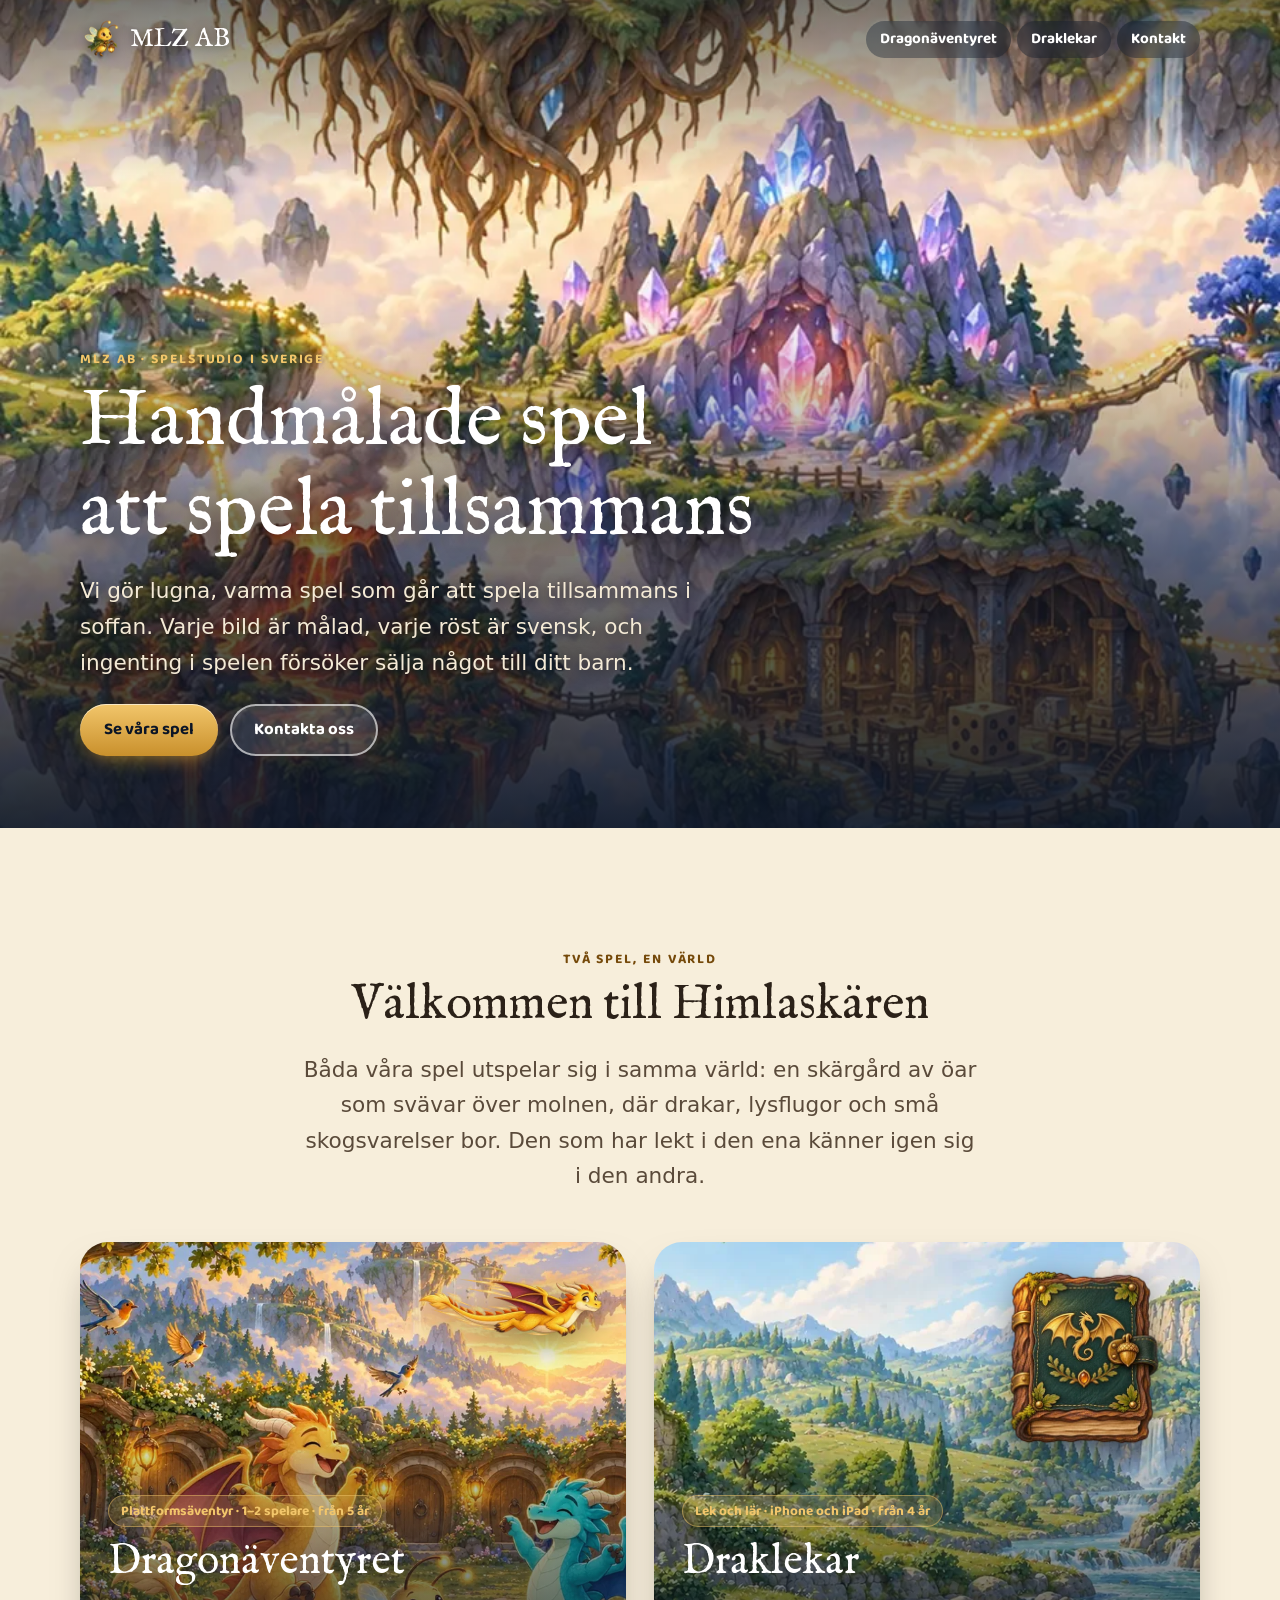
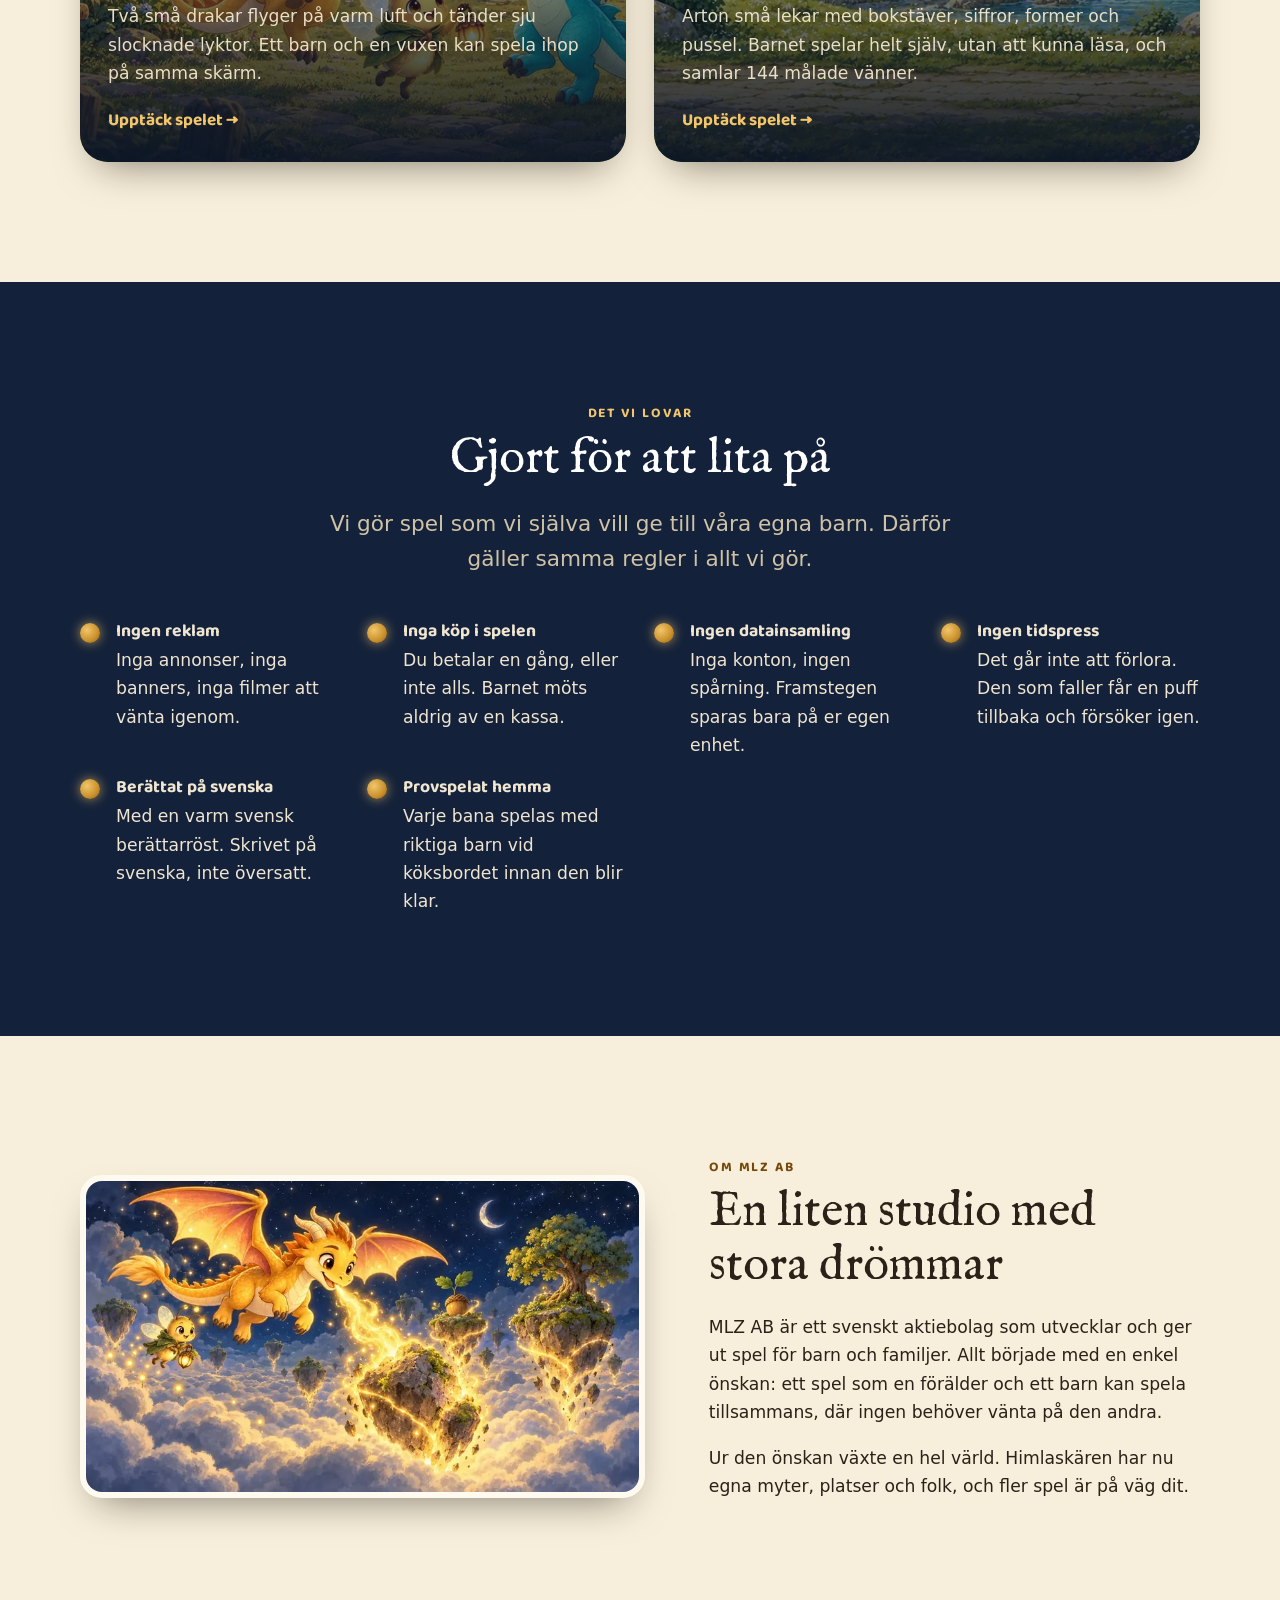
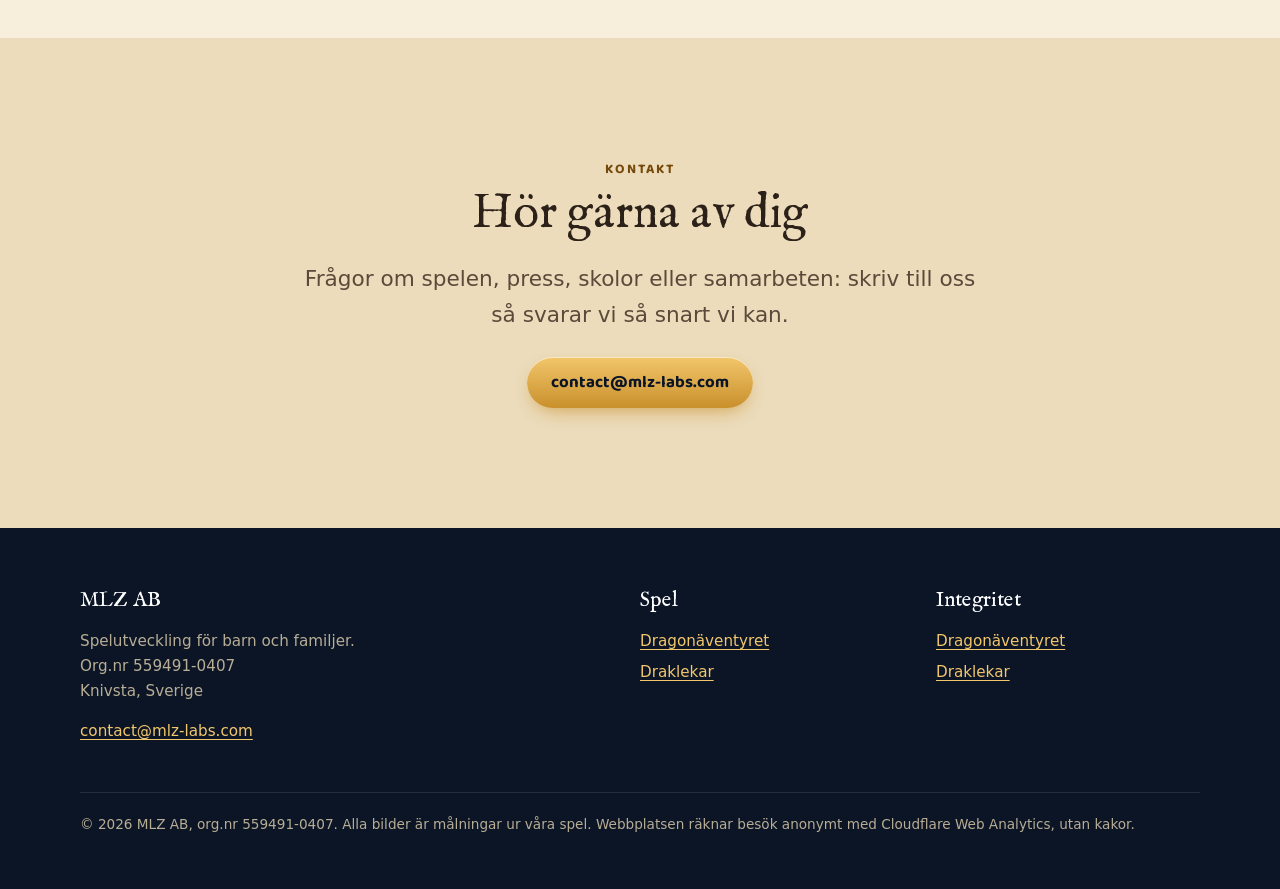
==== index.html @ 8d934053 "Lägg till Cloudflare Web Analytics (utan kakor) och beskriv det på sidan Co-Authored-By: Claude Fabl" ====
<!doctype html>
<html lang="sv" class="ingen-js">
<head>
  <meta charset="utf-8">
  <meta name="viewport" content="width=device-width, initial-scale=1">
  <title>MLZ AB – handmålade spel för barn och familjer</title>
  <meta name="description" content="MLZ AB är en liten svensk spelstudio som gör mysiga, handmålade spel som barn och vuxna spelar tillsammans: Dragonäventyret och Draklekar.">
  <meta property="og:title" content="MLZ AB – målade spel för barn och familjer">
  <meta property="og:description" content="Mysiga, handmålade spel som barn och vuxna spelar tillsammans.">
  <meta property="og:type" content="website">
  <link rel="canonical" href="https://mlz-labs.com/">
  <meta property="og:url" content="https://mlz-labs.com/">
  <meta property="og:image" content="https://mlz-labs.com/bilder/dela/mlz.jpg">
  <meta property="og:image:width" content="1200">
  <meta property="og:image:height" content="630">
  <meta property="og:locale" content="sv_SE">
  <meta property="og:site_name" content="MLZ AB">
  <meta name="twitter:card" content="summary_large_image">
  <link rel="preload" href="typsnitt/IMFellEnglish-Regular.woff2" as="font" type="font/woff2" crossorigin>
  <link rel="preload" as="image" href="bilder/mlz/himlaskaren-mobil.webp" media="(max-aspect-ratio: 4/3)" fetchpriority="high">
  <link rel="preload" as="image" href="bilder/mlz/himlaskaren.webp" imagesrcset="bilder/mlz/himlaskaren-800.webp 800w, bilder/mlz/himlaskaren-1200.webp 1200w, bilder/mlz/himlaskaren.webp 1800w" imagesizes="100vw" media="(min-aspect-ratio: 4/3)" fetchpriority="high">
  <script type="application/ld+json">{"@context": "https://schema.org", "@type": "Organization", "name": "MLZ AB", "url": "https://mlz-labs.com/", "logo": "https://mlz-labs.com/bilder/mlz/favicon.png", "email": "contact@mlz-labs.com", "taxID": "559491-0407", "address": {"@type": "PostalAddress", "addressLocality": "Knivsta", "addressCountry": "SE"}}</script>
  <meta name="theme-color" content="#13213a">
  <link rel="icon" type="image/png" href="bilder/mlz/favicon.png">
  <link rel="apple-touch-icon" href="bilder/mlz/favicon.png">
  <link rel="stylesheet" href="stil.css">
</head>
<body>
<a class="hoppa" href="#innehall">Hoppa till innehållet</a>

<header class="topp">
  <div class="inre">
    <a class="marke" href="./" aria-label="MLZ AB, till startsidan"><img decoding="async" src="bilder/mlz/luma-liten.webp" alt="" width="96" height="96"> <span>MLZ&nbsp;AB</span></a>
    <nav class="meny" aria-label="Huvudmeny">
      <a href="dragonaventyret/">Dragonäventyret</a>
      <a href="draklekar/">Draklekar</a>
      <a href="#kontakt">Kontakt</a>
    </nav>
  </div>
</header>

<main id="innehall">
  <section class="hjalte">
    <picture>
      <source media="(max-aspect-ratio: 4/3)" srcset="bilder/mlz/himlaskaren-mobil.webp">
      <img class="bakgrund" src="bilder/mlz/himlaskaren.webp" srcset="bilder/mlz/himlaskaren-480.webp 480w, bilder/mlz/himlaskaren-800.webp 800w, bilder/mlz/himlaskaren-1200.webp 1200w, bilder/mlz/himlaskaren.webp 1800w" sizes="100vw" alt="Himlaskären: svävande öar med skogar, slott och vattenfall ovanför molnen" width="1800" height="1200" fetchpriority="high">
    </picture>
    <div class="inre">
      <p class="overrubrik">MLZ AB · Spelstudio i Sverige</p>
      <h1>Handmålade spel<br>att spela tillsammans</h1>
      <p class="ingress">Vi gör lugna, varma spel som går att spela tillsammans i soffan. Varje bild är målad, varje röst är svensk, och ingenting i spelen försöker sälja något till ditt barn.</p>
      <div class="knappar">
        <a class="knapp" href="#spelen">Se våra spel</a>
        <a class="knapp ihalig" href="#kontakt">Kontakta oss</a>
      </div>
    </div>
  </section>

  <section class="del" id="spelen">
    <div class="inre">
      <div class="smal mitt" style="text-align:center">
        <p class="overrubrik">Två spel, en värld</p>
        <h2>Välkommen till Himlaskären</h2>
        <p class="ingress">Båda våra spel utspelar sig i samma värld: en skärgård av öar som svävar över molnen, där drakar, lysflugor och små skogsvarelser bor. Den som har lekt i den ena känner igen sig i den andra.</p>
      </div>

      <div class="spel-par" style="margin-top:48px">
        <a class="spelkort syns" href="dragonaventyret/">
          <img decoding="async" class="bakgrund" src="bilder/dragon/lyktglantan-kort.webp" alt="" loading="lazy" width="800" height="800">
          <img decoding="async" class="figur" src="bilder/dragon/gul-svep.webp" alt="" loading="lazy" width="420" height="214">
          <div class="text">
            <span class="etikett">Plattformsäventyr · 1–2 spelare · från 5 år</span>
            <h3 style="margin-top:12px">Dragonäventyret</h3>
            <p>Två små drakar flyger på varm luft och tänder sju slocknade lyktor. Ett barn och en vuxen kan spela ihop på samma skärm.</p>
            <span class="las">Upptäck spelet →</span>
          </div>
        </a>
        <a class="spelkort syns" href="draklekar/">
          <img decoding="async" class="bakgrund" src="bilder/draklekar/kort.webp" alt="" loading="lazy" width="600" height="800">
          <img decoding="async" class="figur" src="bilder/draklekar/album.webp" alt="" loading="lazy" width="380" height="380">
          <div class="text">
            <span class="etikett">Lek och lär · iPhone och iPad · från 4 år</span>
            <h3 style="margin-top:12px">Draklekar</h3>
            <p>Arton små lekar med bokstäver, siffror, former och pussel. Barnet spelar helt själv, utan att kunna läsa, och samlar 144 målade vänner.</p>
            <span class="las">Upptäck spelet →</span>
          </div>
        </a>
      </div>
    </div>
  </section>

  <section class="del natt stjarnhimmel">
    <div class="inre">
      <div class="smal mitt" style="text-align:center">
        <p class="overrubrik">Det vi lovar</p>
        <h2>Gjort för att lita på</h2>
        <p class="ingress">Vi gör spel som vi själva vill ge till våra egna barn. Därför gäller samma regler i allt vi gör.</p>
      </div>
      <ul class="loften" style="margin-top:40px">
        <li><strong>Ingen reklam</strong>Inga annonser, inga banners, inga filmer att vänta igenom.</li>
        <li><strong>Inga köp i spelen</strong>Du betalar en gång, eller inte alls. Barnet möts aldrig av en kassa.</li>
        <li><strong>Ingen datainsamling</strong>Inga konton, ingen spårning. Framstegen sparas bara på er egen enhet.</li>
        <li><strong>Ingen tidspress</strong>Det går inte att förlora. Den som faller får en puff tillbaka och försöker igen.</li>
        <li><strong>Berättat på svenska</strong>Med en varm svensk berättarröst. Skrivet på svenska, inte översatt.</li>
        <li><strong>Provspelat hemma</strong>Varje bana spelas med riktiga barn vid köksbordet innan den blir klar.</li>
      </ul>
    </div>
  </section>

  <section class="del">
    <div class="inre par">
      <div class="ram syns"><img decoding="async" src="bilder/dragon/solvinge.webp" srcset="bilder/dragon/solvinge-480.webp 480w, bilder/dragon/solvinge-800.webp 800w, bilder/dragon/solvinge-1200.webp 1200w, bilder/dragon/solvinge.webp 1600w" sizes="(max-width: 860px) 100vw, 590px" alt="Målning: en gul drake blåser eld på en svävande sten ovanför molnen" loading="lazy" width="1600" height="900"></div>
      <div class="syns">
        <p class="overrubrik">Om MLZ AB</p>
        <h2>En liten studio med stora drömmar</h2>
        <p>MLZ AB är ett svenskt aktiebolag som utvecklar och ger ut spel för barn och familjer. Allt började med en enkel önskan: ett spel som en förälder och ett barn kan spela tillsammans, där ingen behöver vänta på den andra.</p>
        <p>Ur den önskan växte en hel värld. Himlaskären har nu egna myter, platser och folk, och fler spel är på väg dit.</p>
      </div>
    </div>
  </section>

  <section class="del morkpergament" id="kontakt">
    <div class="inre smal mitt" style="text-align:center">
      <p class="overrubrik">Kontakt</p>
      <h2>Hör gärna av dig</h2>
      <p class="ingress">Frågor om spelen, press, skolor eller samarbeten: skriv till oss så svarar vi så snart vi kan.</p>
      <div class="knappar" style="justify-content:center">
        <a class="knapp" href="mailto:contact@mlz-labs.com">contact@mlz-labs.com</a>
      </div>
    </div>
  </section>
</main>

<footer class="fot">
  <div class="inre">
    <div>
      <p class="fot-rubrik">MLZ AB</p>
      <p>Spelutveckling för barn och familjer.<br>Org.nr 559491-0407<br>Knivsta, Sverige</p>
      <p><a href="mailto:contact@mlz-labs.com">contact@mlz-labs.com</a></p>
    </div>
    <div>
      <p class="fot-rubrik">Spel</p>
      <ul>
        <li><a href="dragonaventyret/">Dragonäventyret</a></li>
        <li><a href="draklekar/">Draklekar</a></li>
      </ul>
    </div>
    <div>
      <p class="fot-rubrik">Integritet</p>
      <ul>
        <li><a href="dragonaventyret/integritet.html">Dragonäventyret</a></li>
        <li><a href="draklekar/integritet.html">Draklekar</a></li>
      </ul>
    </div>
    <p class="liten">© 2026 MLZ AB, org.nr 559491-0407. Alla bilder är målningar ur våra spel. Webbplatsen räknar besök anonymt med Cloudflare Web Analytics, utan kakor.</p>
  </div>
</footer>

<script src="syns.js"></script>
<!-- Cloudflare Web Analytics: räknar besök anonymt, utan kakor -->
<script type="module" src="https://static.cloudflareinsights.com/beacon.min.js" data-cf-beacon='{"token": "9c8eac4a6fa944ed99d2a3144f2672da"}'></script>
</body>
</html>
---- stil.css ----
/* MLZ AB – gemensam stil för företagssidan och spelsidorna.
   Färgerna är hämtade ur spelens målningar: natthimmel, pergament, glöd och guld. */

@font-face {
  font-family: "IM Fell English";
  src: url("typsnitt/IMFellEnglish-Regular.woff2") format("woff2");
  font-weight: 400;
  font-style: normal;
  font-display: swap;
}
@font-face {
  font-family: "IM Fell English";
  src: url("typsnitt/IMFellEnglish-Italic.woff2") format("woff2");
  font-weight: 400;
  font-style: italic;
  font-display: swap;
}
@font-face {
  font-family: "Baloo 2";
  src: url("typsnitt/Baloo2-Bold.woff2") format("woff2");
  font-weight: 700;
  font-display: swap;
}

:root {
  --natt: #13213a;
  --natt-djup: #0b1526;
  --pergament: #f7eedb;
  --pergament-mork: #ecdcbc;
  --black: #2b2118;
  --black-mjuk: #5a4a3a;
  --guld: #c9902c;
  --guld-ljus: #f2c66b;
  --guld-mork: #75490a;
  --glod: #e06b2f;
  --turkos: #2aa59a;
  --lov: #5f8a3a;
  --rund: 22px;
  --skugga: 0 18px 40px -18px rgba(20, 14, 6, 0.55);
  --bredd: 1120px;
  --rubrik: "IM Fell English", "Iowan Old Style", "Palatino Linotype", Georgia, serif;
  --knapp: "Baloo 2", ui-rounded, "Avenir Next", system-ui, sans-serif;
  --brod: system-ui, -apple-system, "Segoe UI", Roboto, "Helvetica Neue", sans-serif;
}

* { box-sizing: border-box; }
html { scroll-behavior: smooth; -webkit-text-size-adjust: 100%; }
body {
  margin: 0;
  background: var(--pergament);
  color: var(--black);
  font-family: var(--brod);
  font-size: 1.075rem;
  line-height: 1.65;
  overflow-x: hidden;
}
img { max-width: 100%; height: auto; display: block; }
a { color: #8a4d12; text-underline-offset: 3px; }
a:hover { color: var(--glod); }
h1, h2, h3 { font-family: var(--rubrik); font-weight: 400; line-height: 1.12; margin: 0 0 0.4em; text-wrap: balance; }
h1 { font-size: clamp(2.6rem, 7vw, 5rem); }
h2 { font-size: clamp(2rem, 4.4vw, 3rem); }
h3 { font-size: clamp(1.35rem, 2.4vw, 1.7rem); }
p { margin: 0 0 1em; text-wrap: pretty; }
.inre { width: min(var(--bredd), 100% - 32px); margin-inline: auto; }
.smal { max-width: 680px; }
.mitt { text-align: center; margin-inline: auto; }
.overrubrik {
  font-family: var(--knapp); font-weight: 700; font-size: 0.85rem;
  letter-spacing: 0.14em; text-transform: uppercase; color: var(--guld-mork);
  margin-bottom: 0.6em;
}
.ingress { font-size: clamp(1.15rem, 2vw, 1.35rem); color: var(--black-mjuk); }

/* ---------- Toppfält ---------- */
.topp {
  position: absolute; inset: 0 0 auto 0; z-index: 10;
  padding: 18px 0;
}
.topp .inre { display: flex; align-items: center; justify-content: space-between; gap: 16px; }
.marke {
  font-family: var(--rubrik); font-size: 1.6rem; color: #fff; text-decoration: none;
  text-shadow: 0 2px 10px rgba(0,0,0,0.5); display: flex; align-items: center; gap: 10px;
}
.marke img { width: 40px; height: 40px; filter: drop-shadow(0 2px 6px rgba(0,0,0,0.4)); }
.marke:hover { color: var(--guld-ljus); }
.meny { display: flex; gap: 6px; flex-wrap: wrap; justify-content: flex-end; }
.meny a {
  font-family: var(--knapp); font-weight: 700; color: #fff; text-decoration: none;
  padding: 6px 14px; border-radius: 999px; background: rgba(11, 21, 38, 0.35);
  backdrop-filter: blur(6px); -webkit-backdrop-filter: blur(6px); font-size: 0.95rem;
}
.meny a:hover, .meny a[aria-current] { background: rgba(242, 198, 107, 0.9); color: var(--natt-djup); }

/* ---------- Hjältebild ---------- */
.hjalte {
  position: relative; min-height: min(92vh, 900px); display: flex; align-items: flex-end;
  color: #fff; overflow: hidden; background: var(--natt);
}
.hjalte .bakgrund {
  position: absolute; inset: 0; width: 100%; height: 100%; object-fit: cover;
  animation: andas 26s ease-in-out infinite alternate;
}
.hjalte::after {
  content: ""; position: absolute; inset: 0;
  background:
    linear-gradient(180deg, rgba(11,21,38,0.55) 0%, rgba(11,21,38,0) 22%),
    linear-gradient(0deg, rgba(11,21,38,0.92) 0%, rgba(11,21,38,0.55) 32%, rgba(11,21,38,0) 62%);
}
.hjalte .inre { position: relative; z-index: 2; padding: 120px 0 clamp(48px, 8vh, 96px); }
.hjalte h1 { text-shadow: 0 4px 24px rgba(0,0,0,0.5); margin-bottom: 0.2em; }
.hjalte .ingress { color: #f4ead6; max-width: 620px; text-shadow: 0 2px 12px rgba(0,0,0,0.6); }
.hjalte .overrubrik { color: var(--guld-ljus); }
@keyframes andas { from { transform: scale(1.02); } to { transform: scale(1.08) translateY(-1%); } }

.drakpar {
  position: absolute; z-index: 3; right: max(16px, calc(50% - 600px)); bottom: 6%;
  display: flex; align-items: flex-end; pointer-events: none;
}
.drakpar img { width: clamp(120px, 17vw, 240px); filter: drop-shadow(0 12px 18px rgba(0,0,0,0.45)); }
.drakpar img:first-child { animation: sväva 4.2s ease-in-out infinite; }
.drakpar img:last-child { margin-left: -24px; animation: sväva 4.8s ease-in-out -1.5s infinite; }
@keyframes sväva { 0%,100% { transform: translateY(0) rotate(-1deg); } 50% { transform: translateY(-14px) rotate(1.5deg); } }

/* ---------- Knappar ---------- */
.knappar { display: flex; flex-wrap: wrap; gap: 12px; margin-top: 1.4em; }
.knapp {
  display: inline-flex; align-items: center; gap: 8px;
  font-family: var(--knapp); font-weight: 700; font-size: 1.05rem;
  padding: 12px 24px; border-radius: 999px; text-decoration: none;
  background: linear-gradient(180deg, var(--guld-ljus), var(--guld));
  color: var(--natt-djup); box-shadow: 0 8px 20px -8px rgba(201,144,44,0.9), inset 0 1px 0 rgba(255,255,255,0.6);
  transition: transform .15s ease, box-shadow .15s ease;
}
.knapp:hover { transform: translateY(-2px); color: var(--natt-djup); }
.knapp.ihalig { background: rgba(255,255,255,0.12); color: #fff; box-shadow: inset 0 0 0 2px rgba(255,255,255,0.6); }
.knapp.ihalig:hover { background: rgba(255,255,255,0.22); color: #fff; }
.etikett {
  display: inline-block; font-family: var(--knapp); font-weight: 700; font-size: 0.85rem;
  padding: 4px 12px; border-radius: 999px; background: rgba(242,198,107,0.18);
  color: var(--guld-ljus); border: 1px solid rgba(242,198,107,0.45);
}

/* ---------- Sektioner ---------- */
.del { padding: clamp(64px, 10vw, 120px) 0; }
.del.natt { background: var(--natt); color: #efe5d0; }
.del.natt h2, .del.natt h3 { color: #fff; }
.del.natt .ingress { color: #cfc2a6; }
.del.natt .overrubrik { color: var(--guld-ljus); }
.del.natt a { color: var(--guld-ljus); }
.del.morkpergament { background: var(--pergament-mork); }
.stjarnhimmel {
  background:
    radial-gradient(1200px 500px at 20% -10%, rgba(42,165,154,0.18), transparent 60%),
    radial-gradient(900px 500px at 90% 110%, rgba(224,107,47,0.18), transparent 60%),
    var(--natt);
}

/* Två kolumner: bild och text */
.par { display: grid; grid-template-columns: 1.15fr 1fr; gap: clamp(28px, 5vw, 64px); align-items: center; }
.par + .par { margin-top: clamp(56px, 8vw, 104px); }
.par.vand > :first-child { order: 2; }
.ram {
  border-radius: var(--rund); overflow: hidden; box-shadow: var(--skugga);
  border: 6px solid #fffaf0; background: #fffaf0; transform: rotate(-0.8deg);
}
.par.vand .ram { transform: rotate(0.8deg); }
.ram img { width: 100%; }
.del.natt .ram { border-color: #26344f; background: #26344f; }

/* Kort */
.kort-rutnat { display: grid; grid-template-columns: repeat(auto-fit, minmax(240px, 1fr)); gap: 22px; }
.kort {
  background: #fffaf0; border-radius: var(--rund); padding: 26px 24px; box-shadow: var(--skugga);
  border: 1px solid rgba(201,144,44,0.25);
}
.kort img.ikon { width: 112px; height: 112px; object-fit: contain; margin: -8px auto 8px; }
.kort h3 { margin-bottom: 0.3em; }
.kort p { margin: 0; color: var(--black-mjuk); font-size: 1rem; }
.del.natt .kort { background: #1c2c49; border-color: rgba(242,198,107,0.2); }
.del.natt .kort p { color: #cfc2a6; }

/* Galleri */
.galleri { display: grid; grid-template-columns: repeat(12, 1fr); gap: 16px; }
.galleri figure { margin: 0; border-radius: 16px; overflow: hidden; box-shadow: var(--skugga); background: #000; position: relative; }
.galleri figure img { width: 100%; height: 100%; object-fit: cover; transition: transform .6s ease; }
.galleri figure:hover img { transform: scale(1.04); }
.galleri figcaption {
  position: absolute; left: 0; right: 0; bottom: 0; padding: 28px 16px 12px; font-size: 0.95rem;
  color: #fff; background: linear-gradient(0deg, rgba(0,0,0,0.7), transparent);
}
.g6 { grid-column: span 6; } .g4 { grid-column: span 4; } .g8 { grid-column: span 8; } .g12 { grid-column: span 12; }

/* Citat */
.citat {
  font-family: var(--rubrik); font-style: italic; font-size: clamp(1.4rem, 3vw, 2rem); line-height: 1.4;
  margin: 0; color: inherit;
}
.citat-rad { display: grid; grid-template-columns: auto 1fr; gap: clamp(20px, 4vw, 48px); align-items: center; }
.citat-rad img { width: clamp(140px, 20vw, 240px); filter: drop-shadow(0 12px 18px rgba(0,0,0,0.35)); }
.signatur { font-family: var(--knapp); font-weight: 700; color: var(--guld); margin-top: 1em; font-style: normal; font-size: 1rem; }

/* Löften till föräldrar */
.loften { list-style: none; padding: 0; margin: 0; display: grid; grid-template-columns: repeat(auto-fit, minmax(220px, 1fr)); gap: 14px 28px; }
.loften li { padding-left: 36px; position: relative; }
.loften li::before {
  content: ""; position: absolute; left: 0; top: 0.35em; width: 20px; height: 20px; border-radius: 50%;
  background: radial-gradient(circle at 35% 35%, var(--guld-ljus), var(--guld) 60%, #8a5a12);
  box-shadow: 0 0 12px rgba(242,198,107,0.7);
}
.loften strong { display: block; font-family: var(--knapp); font-size: 1.1rem; }

/* Spelkort på startsidan */
.spel-par { display: grid; grid-template-columns: 1fr 1fr; gap: 28px; }
.spelkort {
  position: relative; display: flex; flex-direction: column; justify-content: flex-end; min-height: 520px;
  border-radius: 28px; overflow: hidden; color: #fff; text-decoration: none; box-shadow: var(--skugga);
  isolation: isolate;
}
.spelkort > img.bakgrund { position: absolute; inset: 0; width: 100%; height: 100%; object-fit: cover; z-index: -2; transition: transform .8s ease; }
.spelkort::before { content: ""; position: absolute; inset: 0; z-index: -1; background: linear-gradient(0deg, rgba(11,21,38,0.95) 0%, rgba(11,21,38,0.4) 45%, rgba(11,21,38,0) 70%); }
.spelkort:hover > img.bakgrund { transform: scale(1.05); }
.spelkort .text { padding: 28px; }
.spelkort h3 { font-size: clamp(1.9rem, 3.4vw, 2.6rem); color: #fff; }
.spelkort p { color: #e9dec6; margin-bottom: 1em; }
.spelkort .figur { position: absolute; top: 22px; right: 22px; width: 34%; max-width: 190px; filter: drop-shadow(0 10px 16px rgba(0,0,0,0.45)); animation: sväva 5s ease-in-out infinite; }
.spelkort:hover { color: #fff; }
.spelkort .las { font-family: var(--knapp); font-weight: 700; color: var(--guld-ljus); }

/* Draklekar: lekar med ikon */
.lekar { display: grid; grid-template-columns: repeat(auto-fill, minmax(160px, 1fr)); gap: 16px; }
.lek { background: #fffaf0; border-radius: 20px; padding: 16px 12px 18px; text-align: center; box-shadow: 0 10px 24px -16px rgba(20,14,6,0.6); }
.lek img { width: 96px; height: 96px; object-fit: contain; margin: 0 auto 8px; transition: transform .3s ease; }
.lek:hover img { transform: scale(1.1) rotate(-3deg); }
.lek strong { display: block; font-family: var(--knapp); font-size: 1.05rem; }
.lek span { font-size: 0.9rem; color: var(--black-mjuk); line-height: 1.4; display: block; margin-top: 2px; }

/* Telefonramar för stående skärmbilder */
.telefoner { display: flex; justify-content: center; gap: clamp(14px, 3vw, 32px); flex-wrap: wrap; }
.telefon {
  width: clamp(200px, 24vw, 270px); aspect-ratio: 9 / 16; border-radius: 34px; overflow: hidden;
  border: 9px solid #1a1a1f; background: #1a1a1f; box-shadow: var(--skugga);
}
.telefon:nth-child(2) { transform: translateY(-28px); }
.telefon img { width: 100%; height: 100%; object-fit: cover; }
.telefon-text { text-align: center; margin-top: 12px; font-size: 0.95rem; color: var(--black-mjuk); }

/* Fot */
.fot { background: var(--natt-djup); color: #b8ad95; padding: 56px 0 40px; font-size: 0.95rem; }
.fot .inre { display: grid; grid-template-columns: 2fr 1fr 1fr; gap: 32px; }
.fot .fot-rubrik { font-family: var(--rubrik); font-weight: 400; color: #fff; font-size: 1.3rem; margin: 0 0 0.5em; }
.fot a { color: var(--guld-ljus); }
.fot ul { list-style: none; margin: 0; padding: 0; }
.fot li { margin-bottom: 6px; }
.fot .liten { grid-column: 1 / -1; border-top: 1px solid rgba(255,255,255,0.1); padding-top: 20px; font-size: 0.85rem; }

/* Textsida (integritet) */
.textsida { padding: 140px 0 80px; }
.textsida h1 { font-size: clamp(2.2rem, 5vw, 3.2rem); }
.textsida h2 { font-size: 1.6rem; margin-top: 1.6em; }
.textsida .topp .marke, .textsida .topp .meny a { text-shadow: none; }
.ljus-topp { background: var(--natt); position: absolute; inset: 0 0 auto 0; height: 84px; }

/* Synas vid skroll */
.syns { opacity: 0; transform: translateY(24px); transition: opacity .8s ease, transform .8s ease; }
.syns.inne { opacity: 1; transform: none; }
.ingen-js .syns { opacity: 1; transform: none; }

@media (prefers-reduced-motion: reduce) {
  *, *::before, *::after { animation: none !important; transition: none !important; }
  .syns { opacity: 1; transform: none; }
}

@media (max-width: 860px) {
  .par, .spel-par, .citat-rad { grid-template-columns: 1fr; }
  .par.vand > :first-child { order: 0; }
  .citat-rad img { margin: 0 auto; }
  .g6, .g4, .g8 { grid-column: span 12; }
  .fot .inre { grid-template-columns: 1fr; }
  .spelkort { min-height: 440px; }
  .drakpar { right: 8px; bottom: auto; top: 96px; }
  .drakpar { display: none; }
  .telefon:nth-child(2) { transform: none; }
  .meny a { padding: 5px 10px; font-size: 0.85rem; }
  .marke span { display: none; }
}
@media (max-width: 520px) {
  .telefon { width: calc(50% - 10px); border-width: 6px; border-radius: 24px; }
  .telefon:nth-child(3) { display: none; }
}

/* Två telefoner bredvid text */
.par-telefoner { flex-wrap: nowrap; }
.par-telefoner .telefon { width: min(46%, 240px); }
@media (max-width: 520px) { .par-telefoner .telefon { width: calc(50% - 10px); } .par-telefoner .telefon { transform: none !important; } }

/* Tillgänglighet */
.hoppa {
  position: absolute; left: 16px; top: -60px; z-index: 50; padding: 10px 16px; border-radius: 999px;
  background: var(--guld-ljus); color: var(--natt-djup); font-family: var(--knapp); font-weight: 700; text-decoration: none;
}
.hoppa:focus { top: 12px; }
a:focus-visible, .knapp:focus-visible { outline: 3px solid var(--guld-ljus); outline-offset: 3px; border-radius: 8px; }
.spelkort:focus-visible { outline: 4px solid var(--guld-ljus); outline-offset: 4px; }
.hjalte .overrubrik { text-shadow: 0 1px 8px rgba(0,0,0,0.7); }
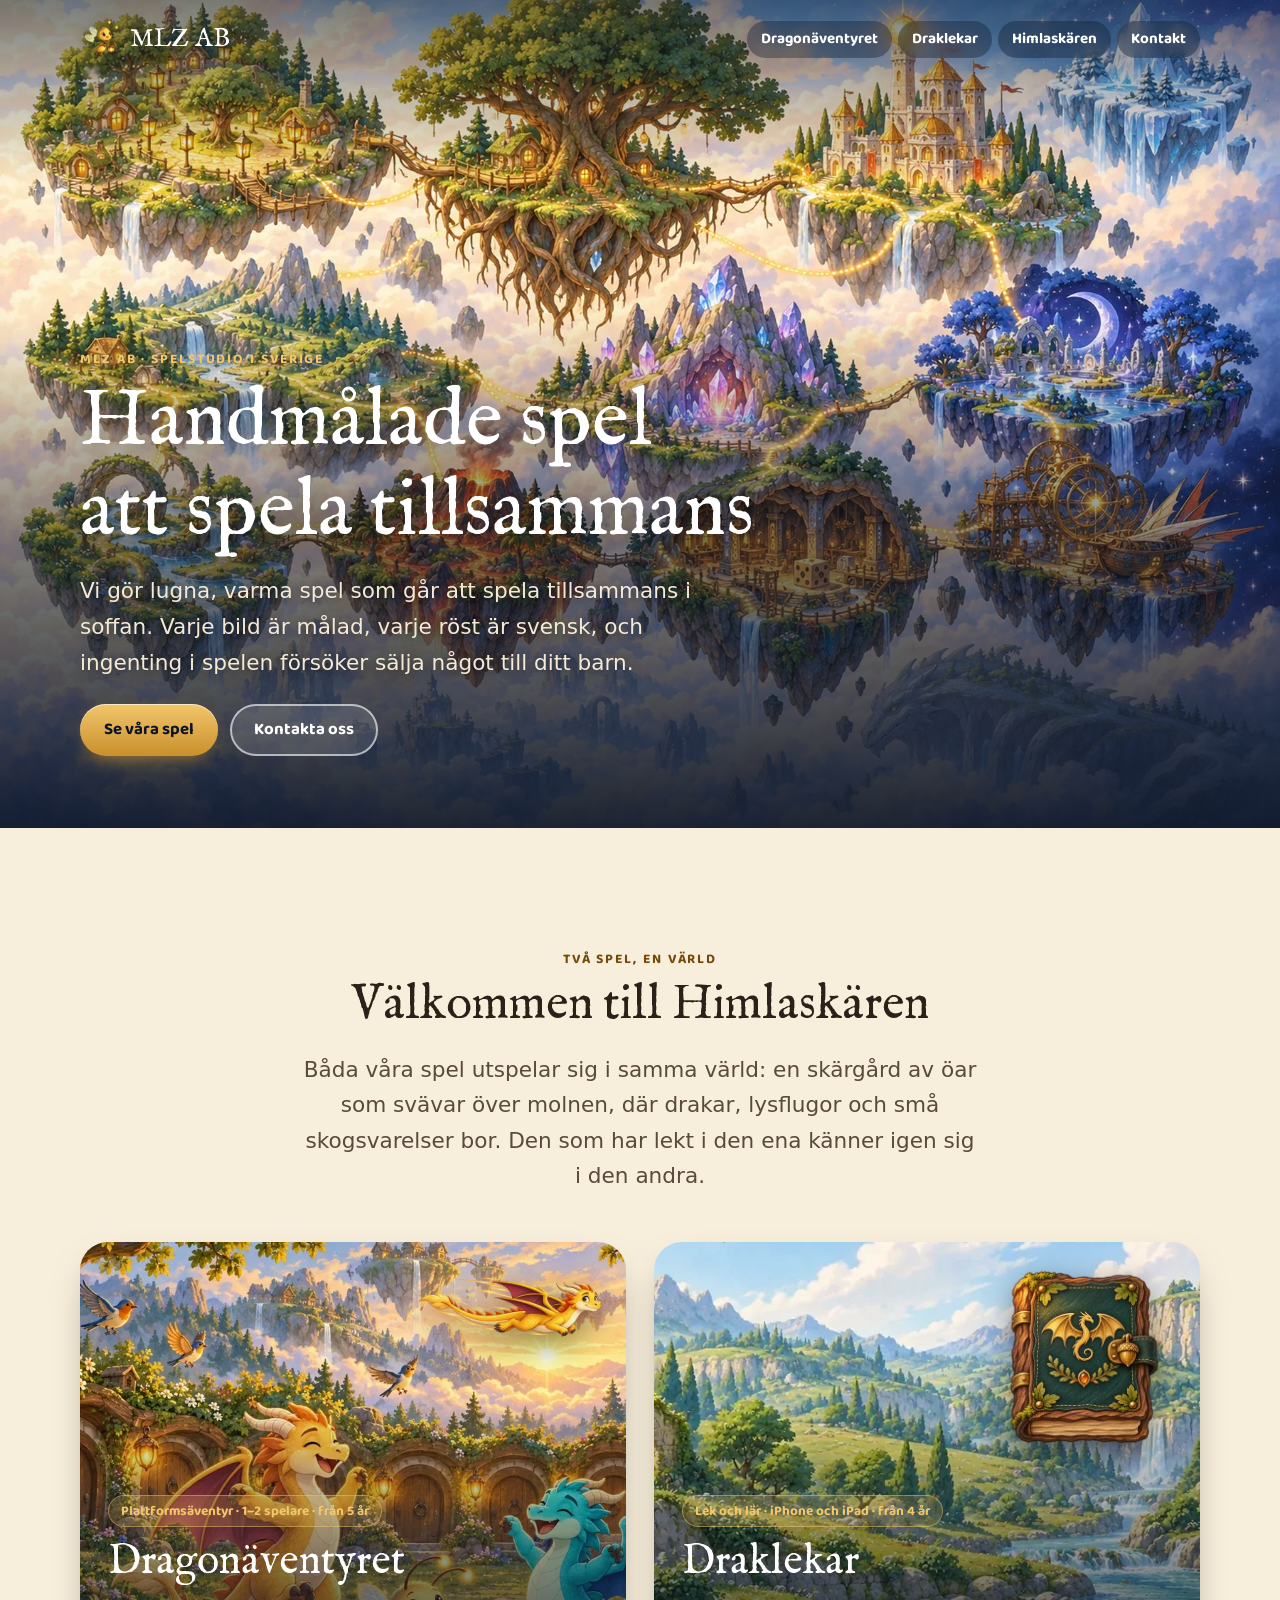
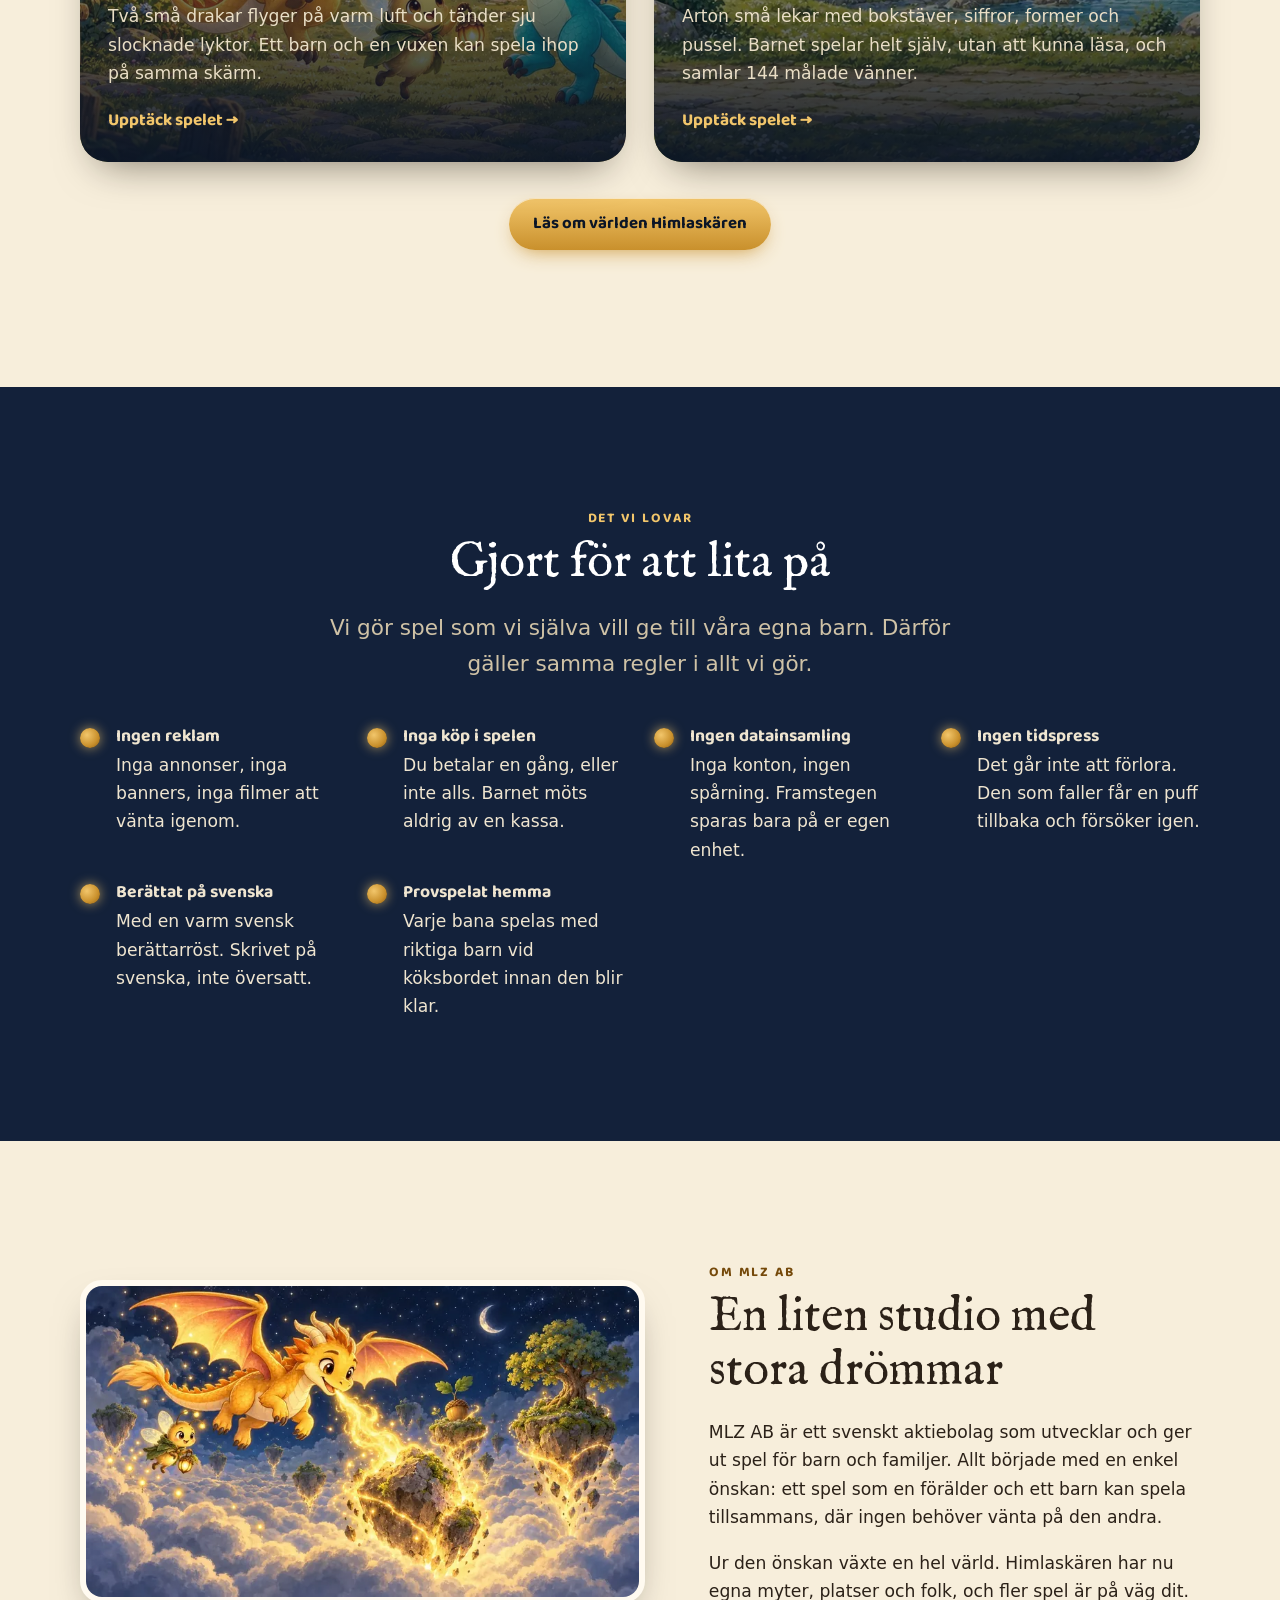
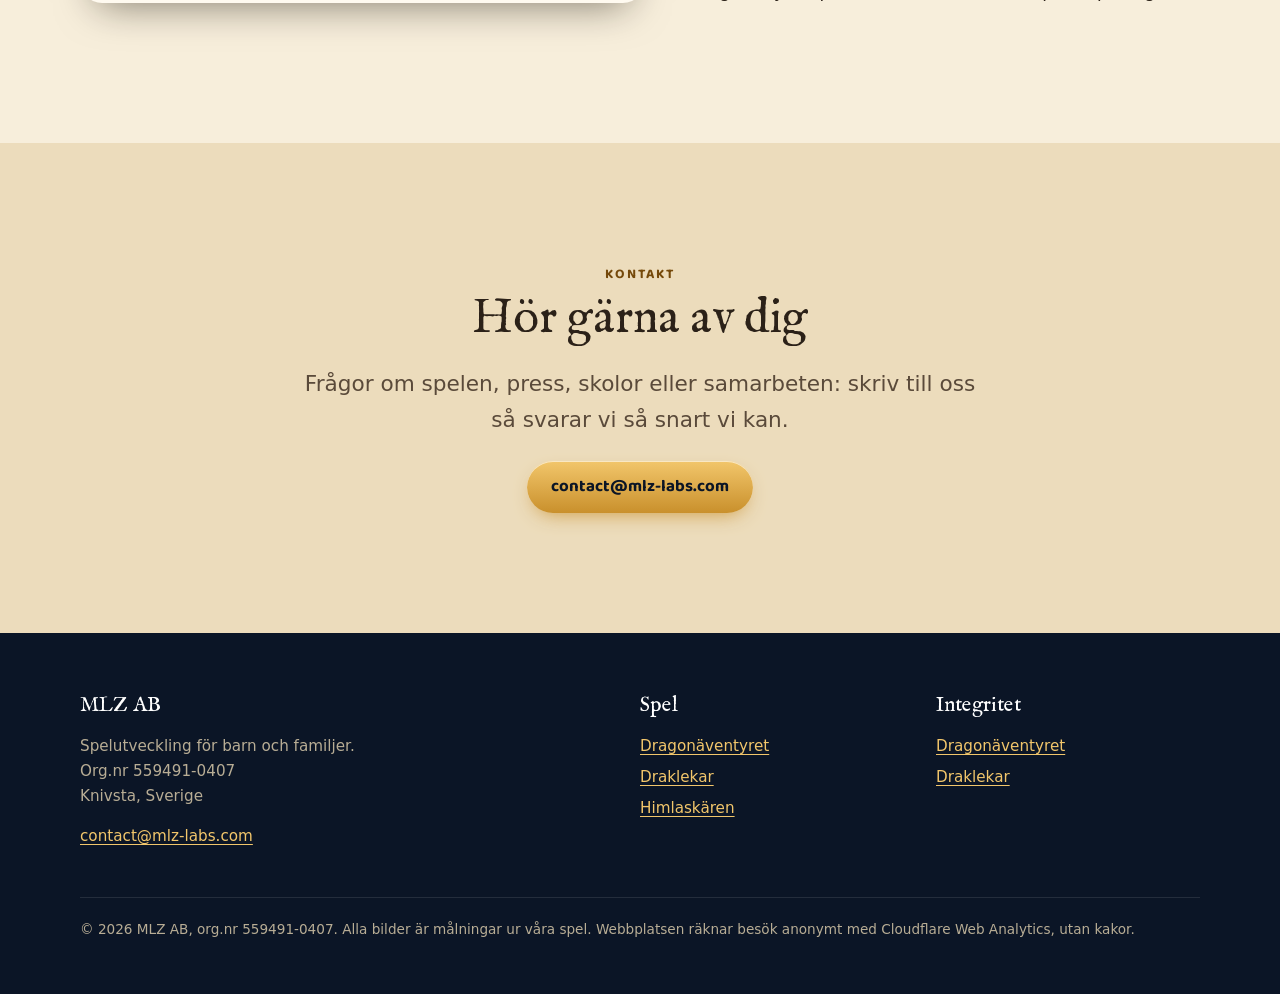
==== commit e45d03ad: "Ny sida: Himlaskären, världen bakom spelen Glimma berättar skapelsemyten, åtta skär ur fältboken, de" ====
--- a/index.html
+++ b/index.html
@@ -34,6 +34,7 @@
     <nav class="meny" aria-label="Huvudmeny">
       <a href="dragonaventyret/">Dragonäventyret</a>
       <a href="draklekar/">Draklekar</a>
+      <a href="himlaskaren/">Himlaskären</a>
       <a href="#kontakt">Kontakt</a>
     </nav>
   </div>
@@ -86,6 +87,7 @@
           </div>
         </a>
       </div>
+      <p class="varldslank"><a class="knapp" href="himlaskaren/">Läs om världen Himlaskären</a></p>
     </div>
   </section>
 
@@ -143,6 +145,7 @@
       <ul>
         <li><a href="dragonaventyret/">Dragonäventyret</a></li>
         <li><a href="draklekar/">Draklekar</a></li>
+        <li><a href="himlaskaren/">Himlaskären</a></li>
       </ul>
     </div>
     <div>
--- a/stil.css
+++ b/stil.css
@@ -303,3 +303,30 @@
 a:focus-visible, .knapp:focus-visible { outline: 3px solid var(--guld-ljus); outline-offset: 3px; border-radius: 8px; }
 .spelkort:focus-visible { outline: 4px solid var(--guld-ljus); outline-offset: 4px; }
 .hjalte .overrubrik { text-shadow: 0 1px 8px rgba(0,0,0,0.7); }
+
+/* Himlaskären: världssidan */
+.ordsprak { display: grid; grid-template-columns: repeat(3, 1fr); gap: 20px; }
+.ordsprak p {
+  margin: 0; padding: 28px 22px; text-align: center; border-radius: var(--rund);
+  font-family: var(--rubrik); font-style: italic; font-size: clamp(1.3rem, 2.4vw, 1.7rem); line-height: 1.3;
+  background: var(--natt); color: var(--guld-ljus); box-shadow: var(--skugga);
+}
+.platser { display: grid; grid-template-columns: repeat(auto-fill, minmax(250px, 1fr)); gap: 24px; }
+.plats { background: #fffaf0; border-radius: var(--rund); overflow: hidden; box-shadow: var(--skugga); border: 1px solid rgba(201,144,44,0.25); }
+.plats img { width: 100%; aspect-ratio: 3 / 2; object-fit: cover; transition: transform .6s ease; }
+.plats:hover img { transform: scale(1.04); }
+.plats > div { padding: 18px 20px 22px; }
+.plats .var { font-family: var(--knapp); font-weight: 700; font-size: 0.8rem; letter-spacing: 0.12em; text-transform: uppercase; color: var(--guld-mork); margin: 0 0 2px; }
+.plats h3 { margin-bottom: 0.25em; }
+.plats p:last-child { margin: 0; color: var(--black-mjuk); font-size: 1rem; }
+.fragor { list-style: none; margin: 0; padding: 0; }
+.fragor li {
+  font-family: var(--rubrik); font-size: clamp(1.25rem, 2.4vw, 1.6rem); line-height: 1.35; text-align: center;
+  padding: 16px 0; border-bottom: 1px solid rgba(201,144,44,0.35);
+}
+.fragor li:last-child { border-bottom: 0; }
+.varldslank { text-align: center; margin-top: 36px; }
+@media (max-width: 860px) { .ordsprak { grid-template-columns: 1fr; } }
+@media (max-width: 520px) { .meny { gap: 4px; flex-wrap: nowrap; } .meny a { padding: 5px 8px; font-size: 0.78rem; } .meny a[href$="#kontakt"] { display: none; } .topp .inre { gap: 8px; } }
+.marke { flex-shrink: 0; }
+@media (max-width: 359px) { .meny a { padding: 4px 6px; font-size: 0.7rem; } }
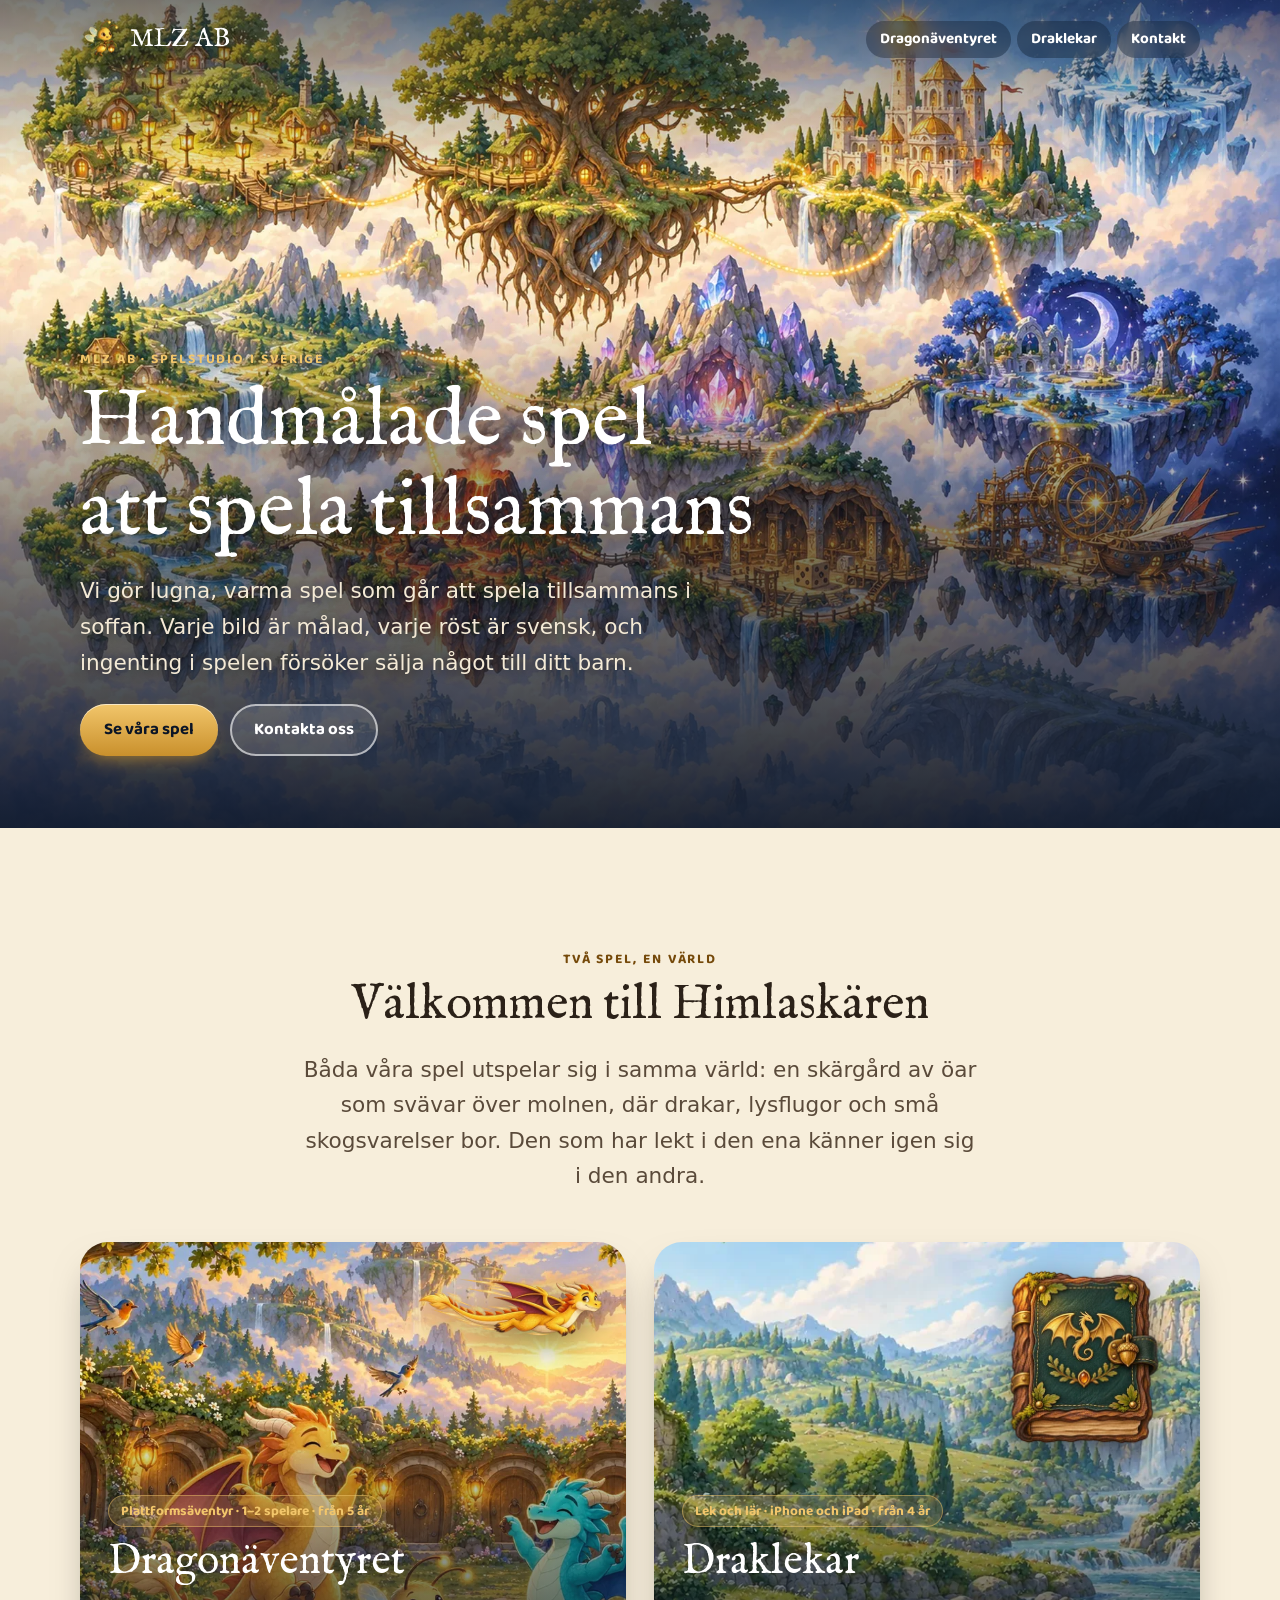
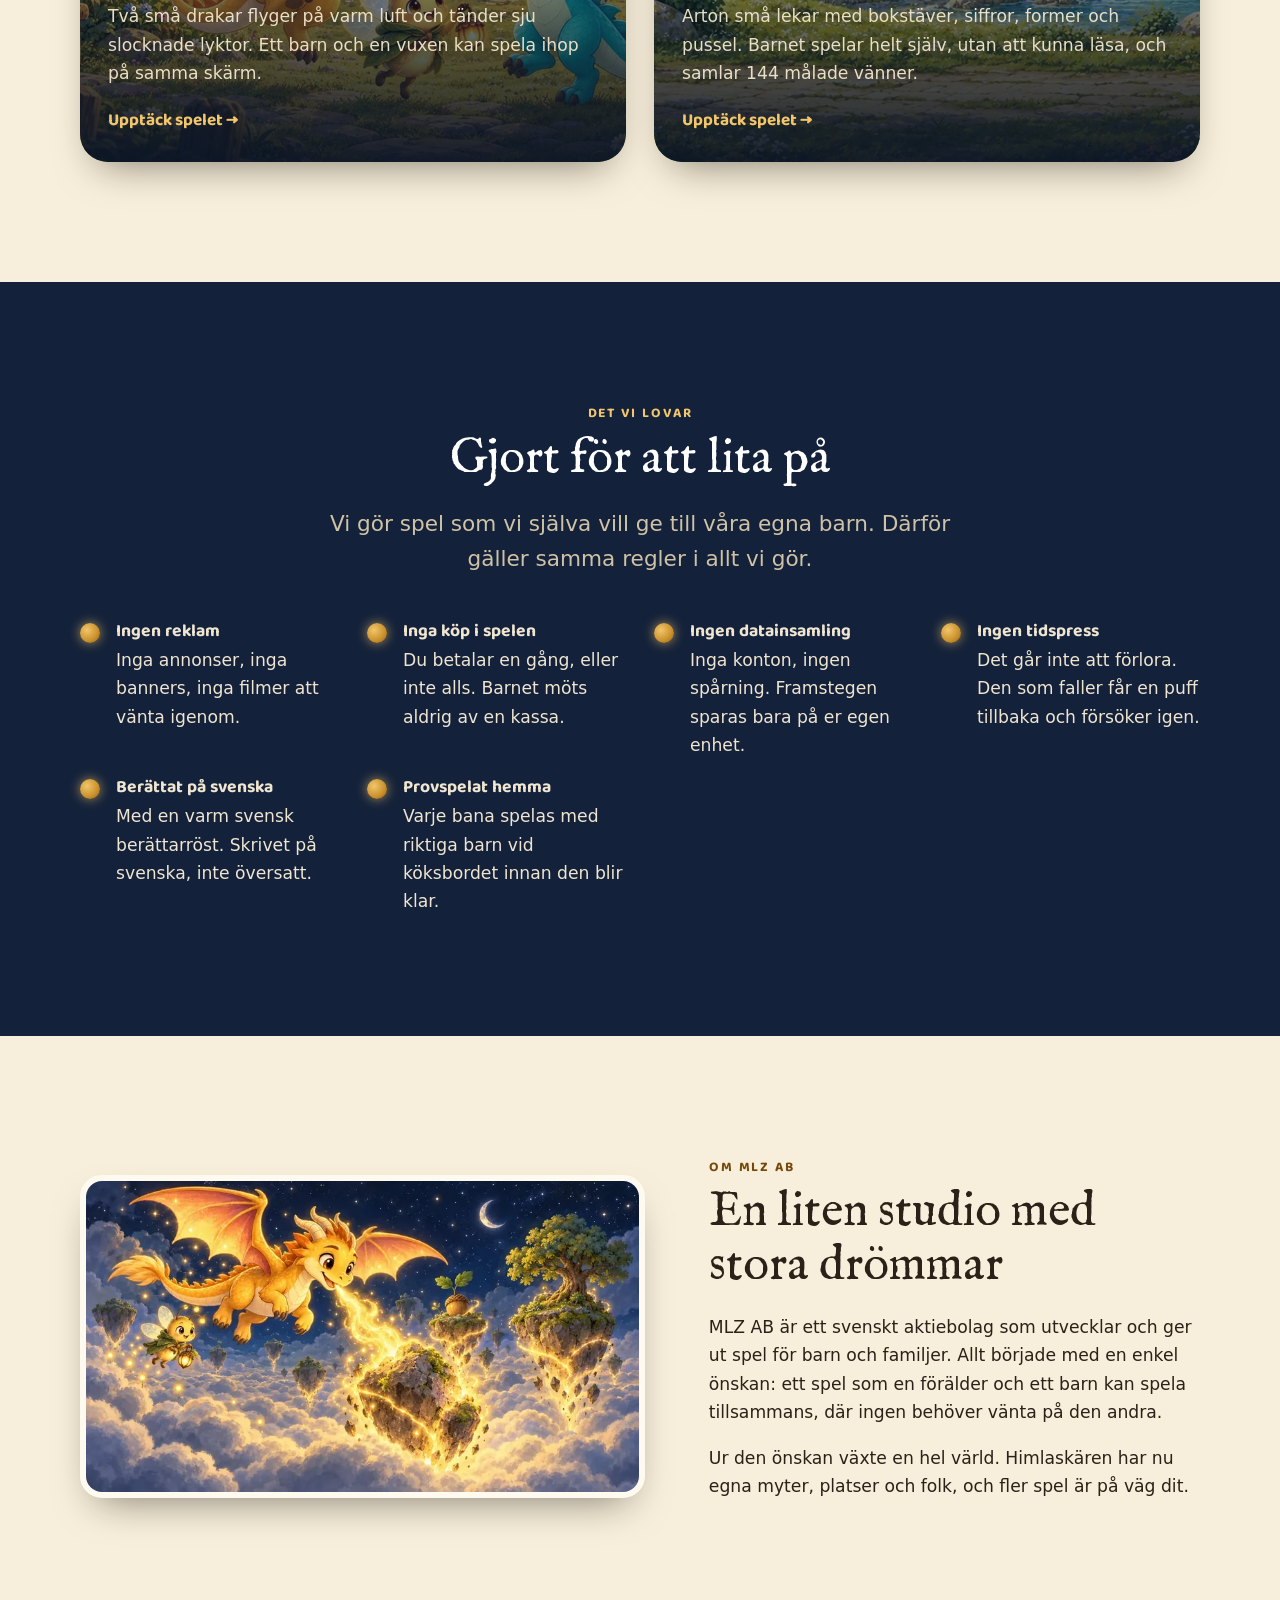
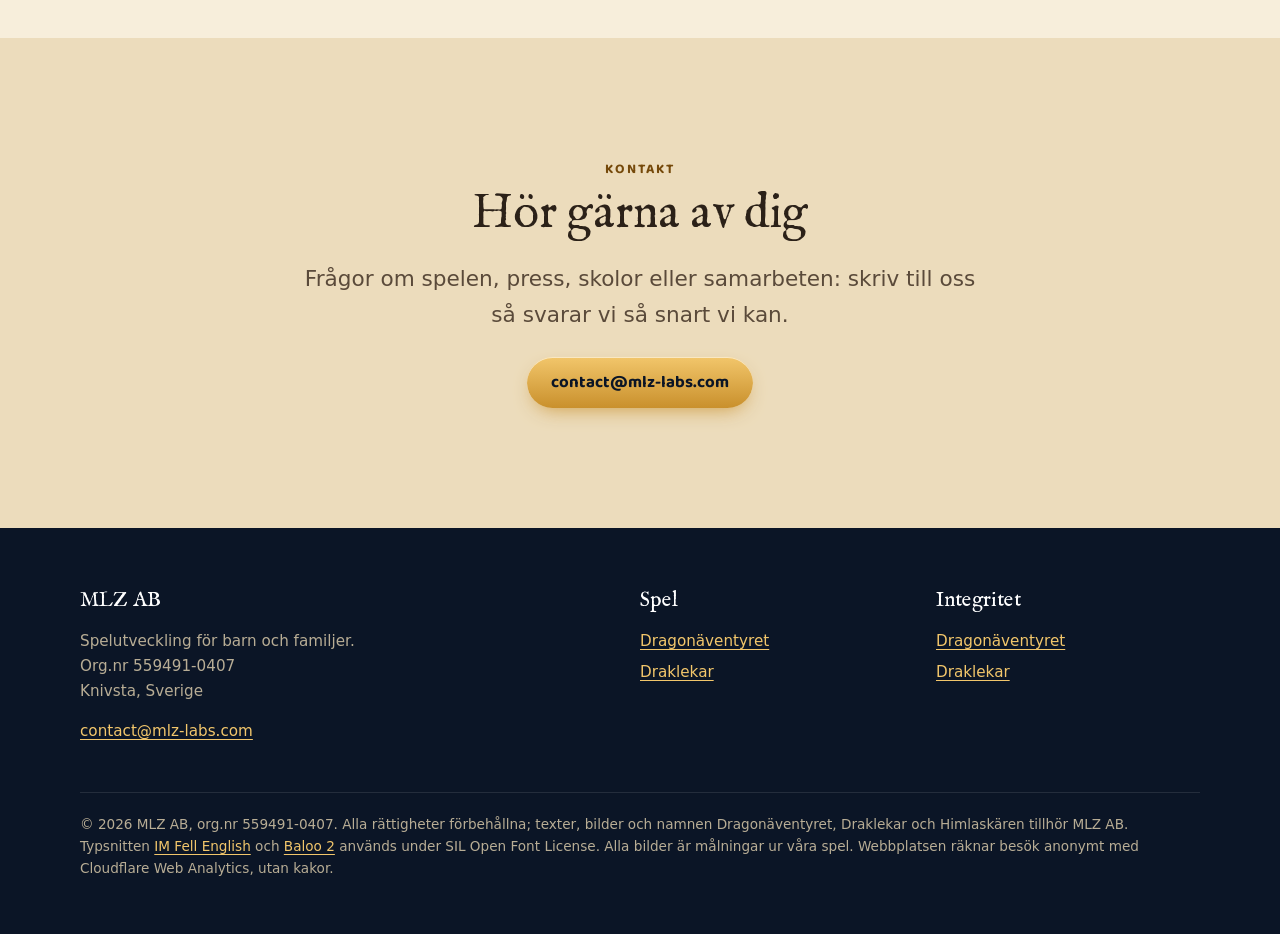
==== commit 8e02c0e0: "Förtydliga upphovsrätten: licensfil och alla rättigheter förbehållna i sidfoten Co-Authored-By: Clau" ====
--- a/index.html
+++ b/index.html
@@ -34,7 +34,6 @@
     <nav class="meny" aria-label="Huvudmeny">
       <a href="dragonaventyret/">Dragonäventyret</a>
       <a href="draklekar/">Draklekar</a>
-      <a href="himlaskaren/">Himlaskären</a>
       <a href="#kontakt">Kontakt</a>
     </nav>
   </div>
@@ -87,7 +86,6 @@
           </div>
         </a>
       </div>
-      <p class="varldslank"><a class="knapp" href="himlaskaren/">Läs om världen Himlaskären</a></p>
     </div>
   </section>
 
@@ -145,7 +143,6 @@
       <ul>
         <li><a href="dragonaventyret/">Dragonäventyret</a></li>
         <li><a href="draklekar/">Draklekar</a></li>
-        <li><a href="himlaskaren/">Himlaskären</a></li>
       </ul>
     </div>
     <div>
@@ -155,7 +152,7 @@
         <li><a href="draklekar/integritet.html">Draklekar</a></li>
       </ul>
     </div>
-    <p class="liten">© 2026 MLZ AB, org.nr 559491-0407. Alla bilder är målningar ur våra spel. Webbplatsen räknar besök anonymt med Cloudflare Web Analytics, utan kakor.</p>
+    <p class="liten">© 2026 MLZ AB, org.nr 559491-0407. Alla rättigheter förbehållna; texter, bilder och namnen Dragonäventyret, Draklekar och Himlaskären tillhör MLZ AB. Typsnitten <a href="/typsnitt/OFL-IMFellEnglish.txt">IM Fell English</a> och <a href="/typsnitt/OFL.txt">Baloo 2</a> används under SIL Open Font License. Alla bilder är målningar ur våra spel. Webbplatsen räknar besök anonymt med Cloudflare Web Analytics, utan kakor.</p>
   </div>
 </footer>
 
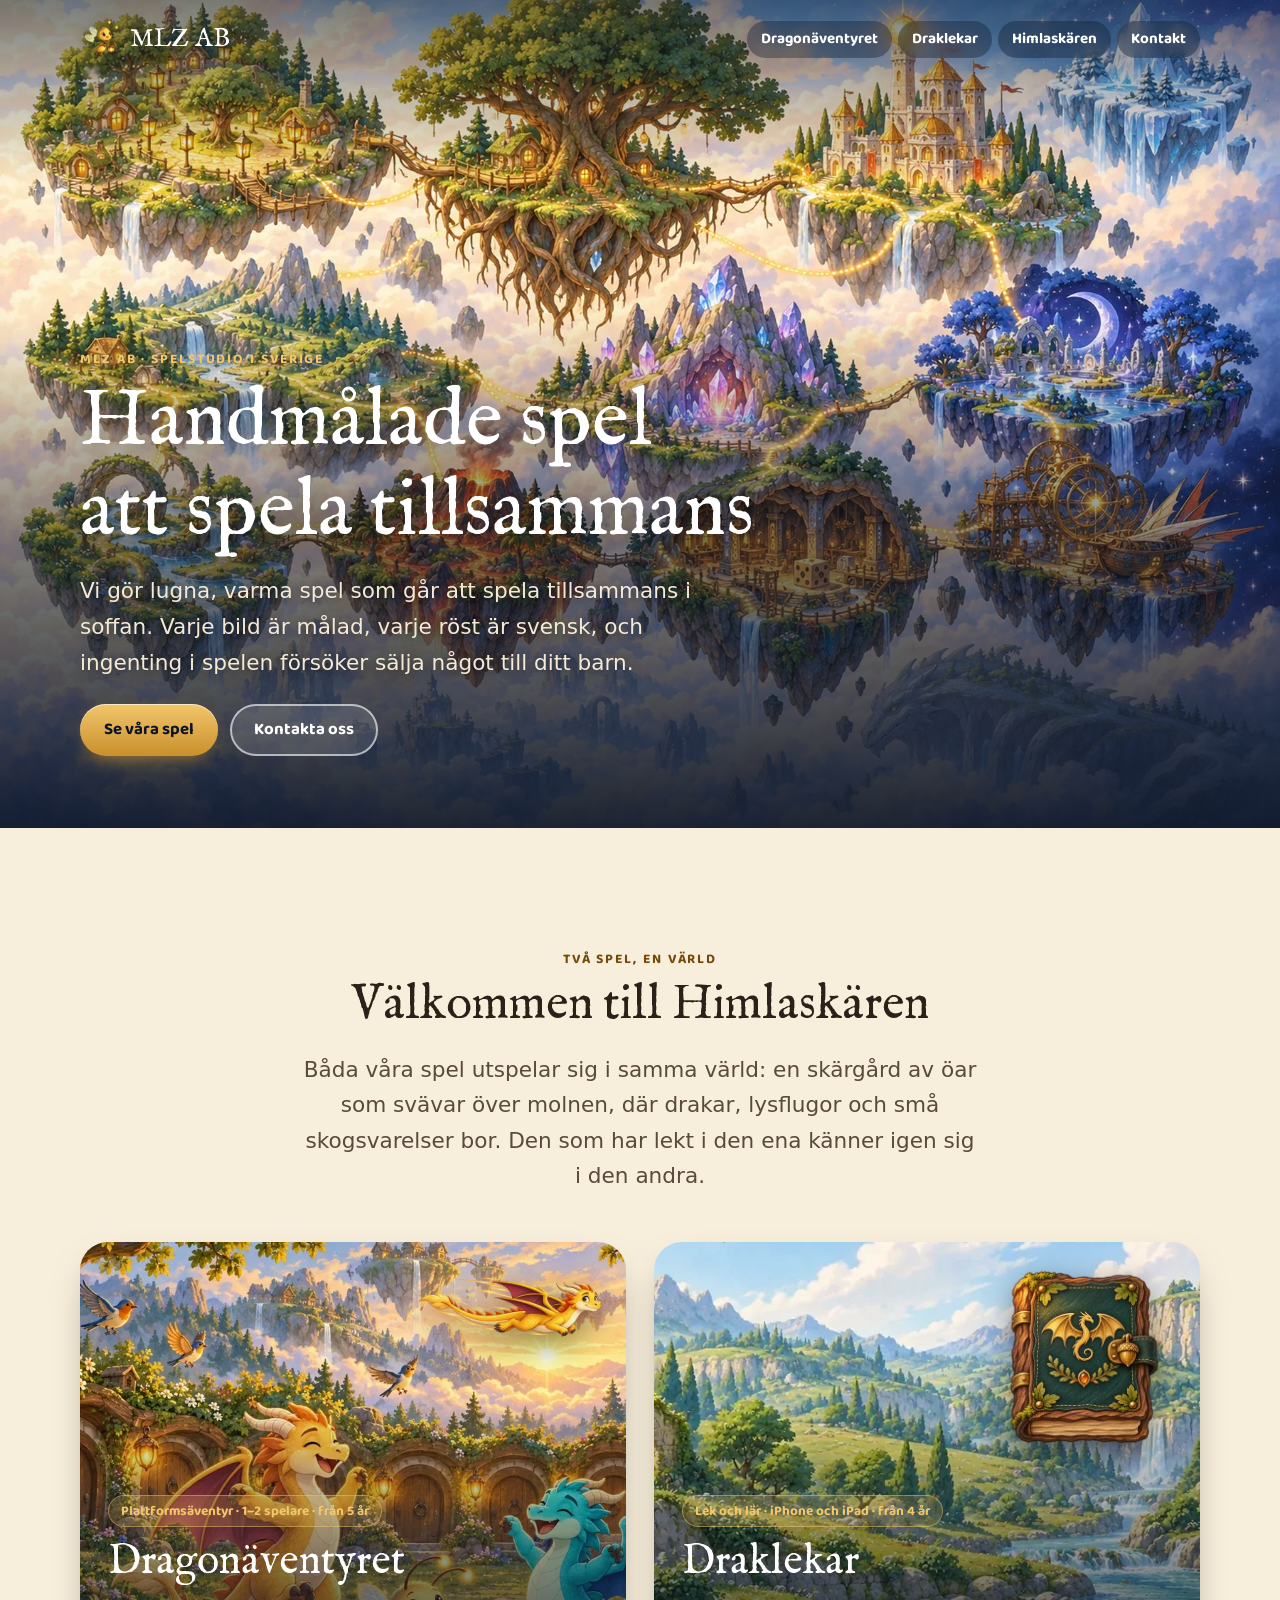
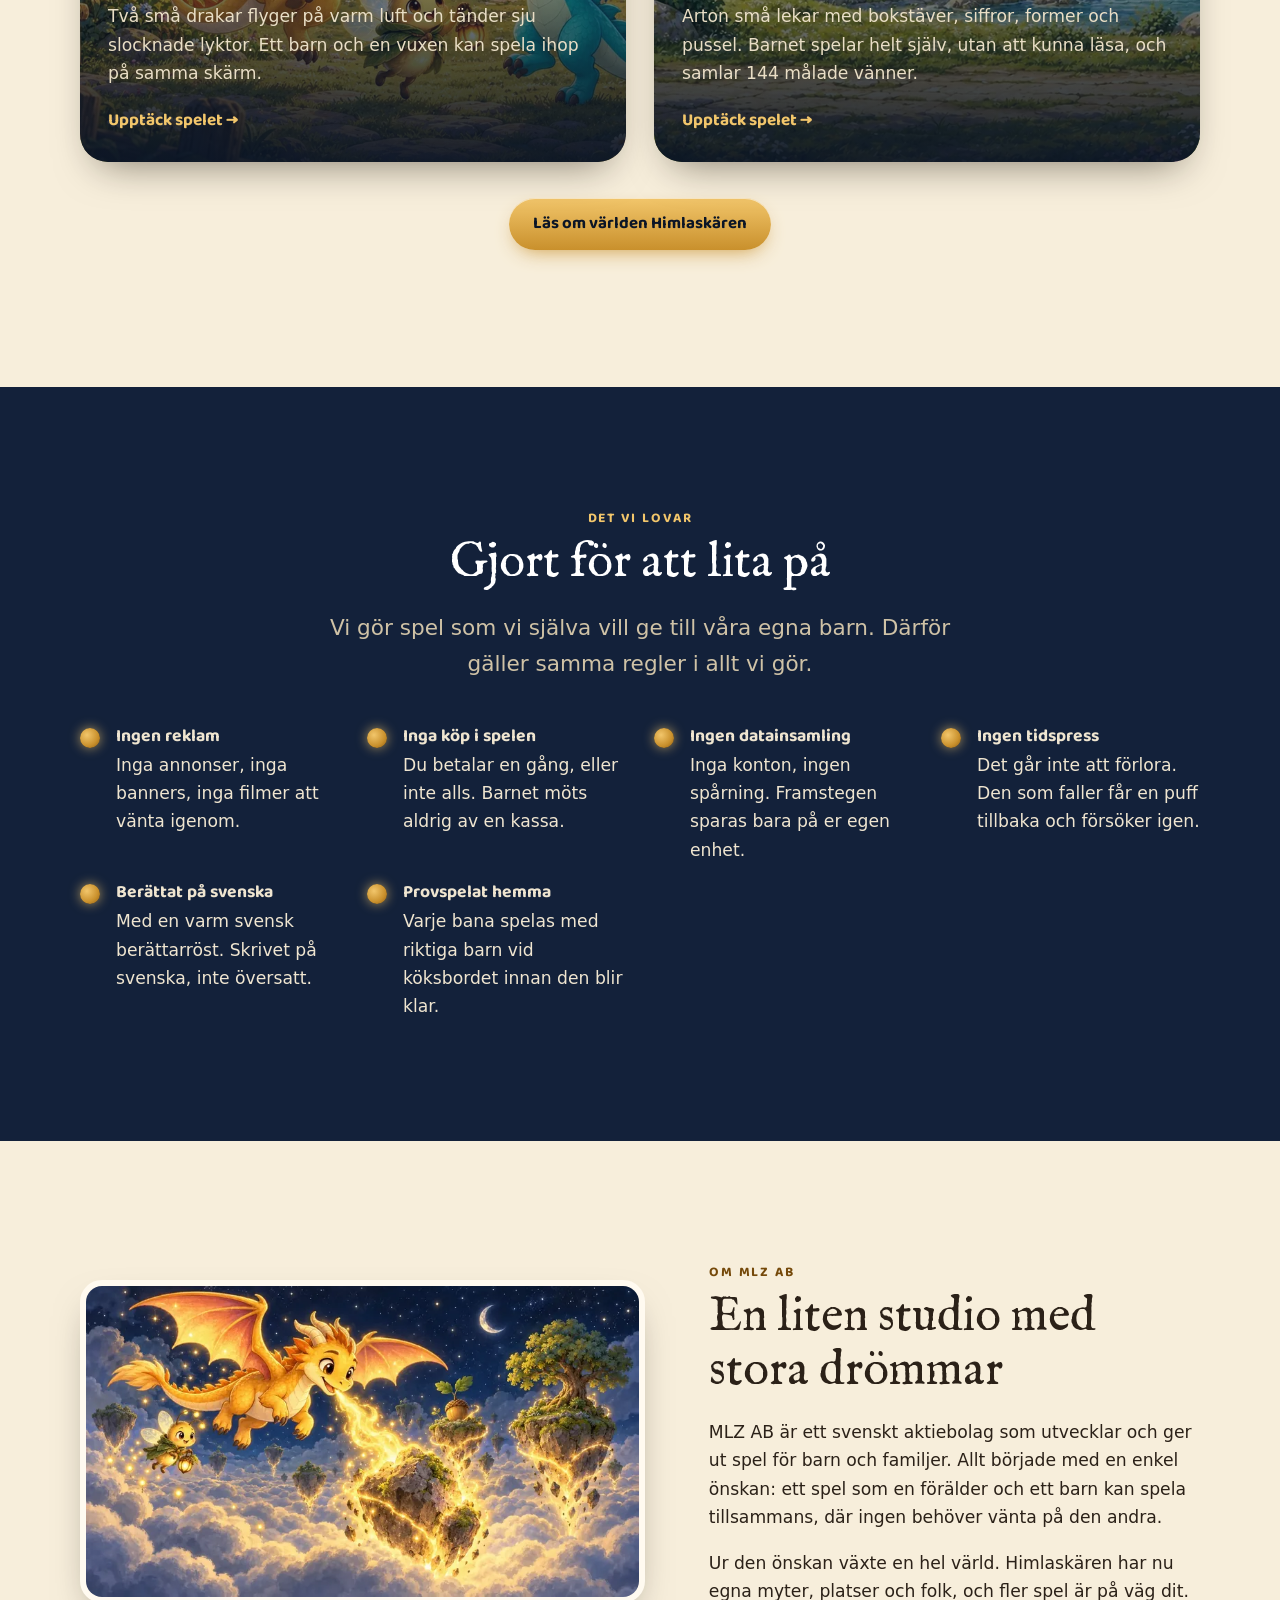
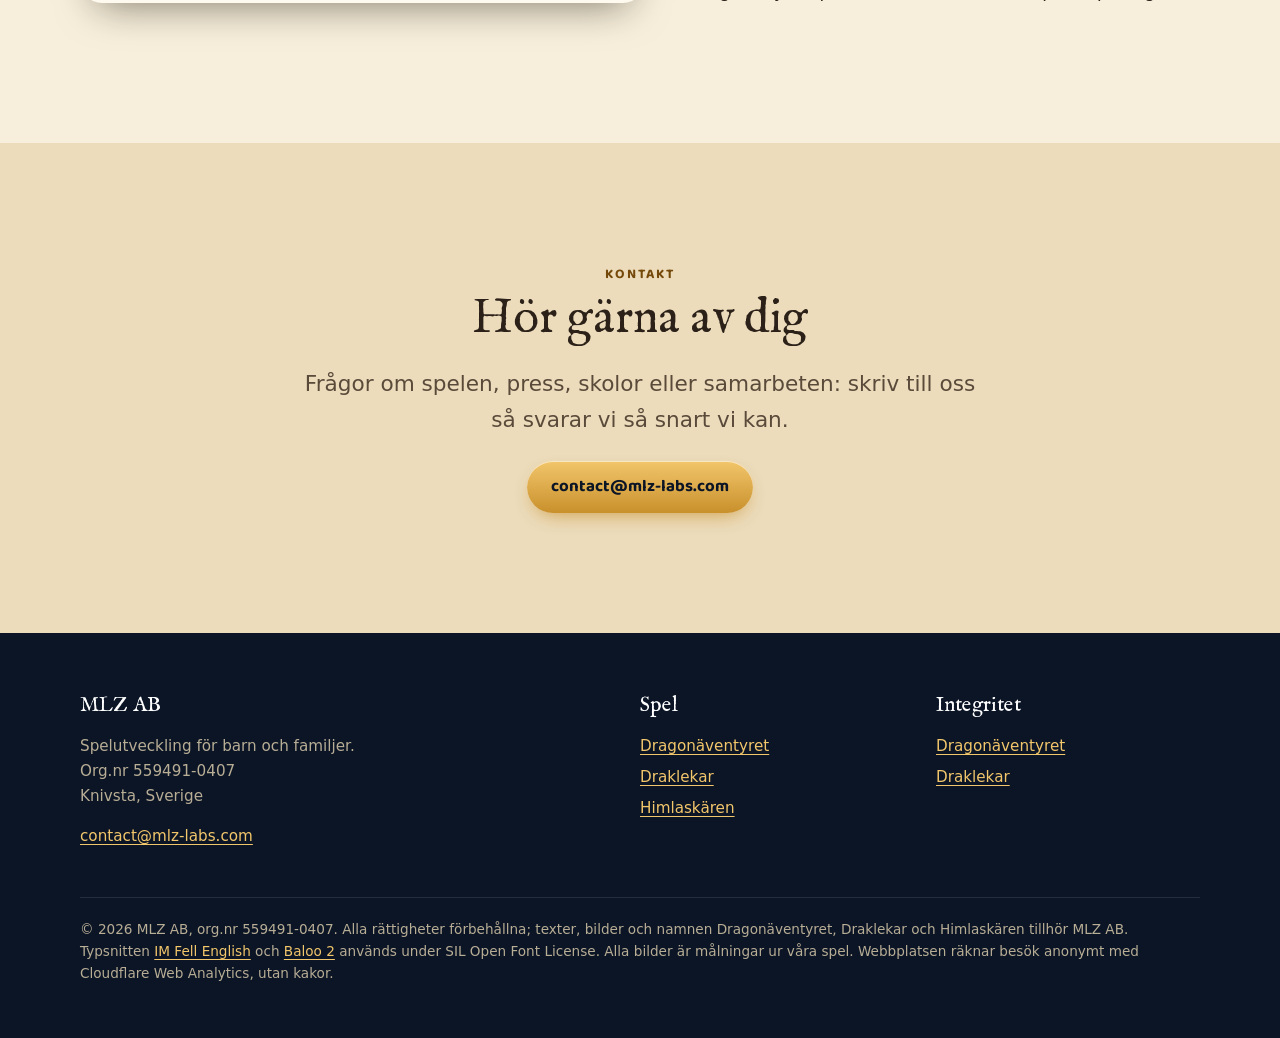
==== commit fb8a3267: "Merge remote-tracking branch 'origin/main' into claude/project-thread-bfo5z6" ====
--- a/index.html
+++ b/index.html
@@ -34,6 +34,7 @@
     <nav class="meny" aria-label="Huvudmeny">
       <a href="dragonaventyret/">Dragonäventyret</a>
       <a href="draklekar/">Draklekar</a>
+      <a href="himlaskaren/">Himlaskären</a>
       <a href="#kontakt">Kontakt</a>
     </nav>
   </div>
@@ -86,6 +87,7 @@
           </div>
         </a>
       </div>
+      <p class="varldslank"><a class="knapp" href="himlaskaren/">Läs om världen Himlaskären</a></p>
     </div>
   </section>
 
@@ -143,6 +145,7 @@
       <ul>
         <li><a href="dragonaventyret/">Dragonäventyret</a></li>
         <li><a href="draklekar/">Draklekar</a></li>
+        <li><a href="himlaskaren/">Himlaskären</a></li>
       </ul>
     </div>
     <div>
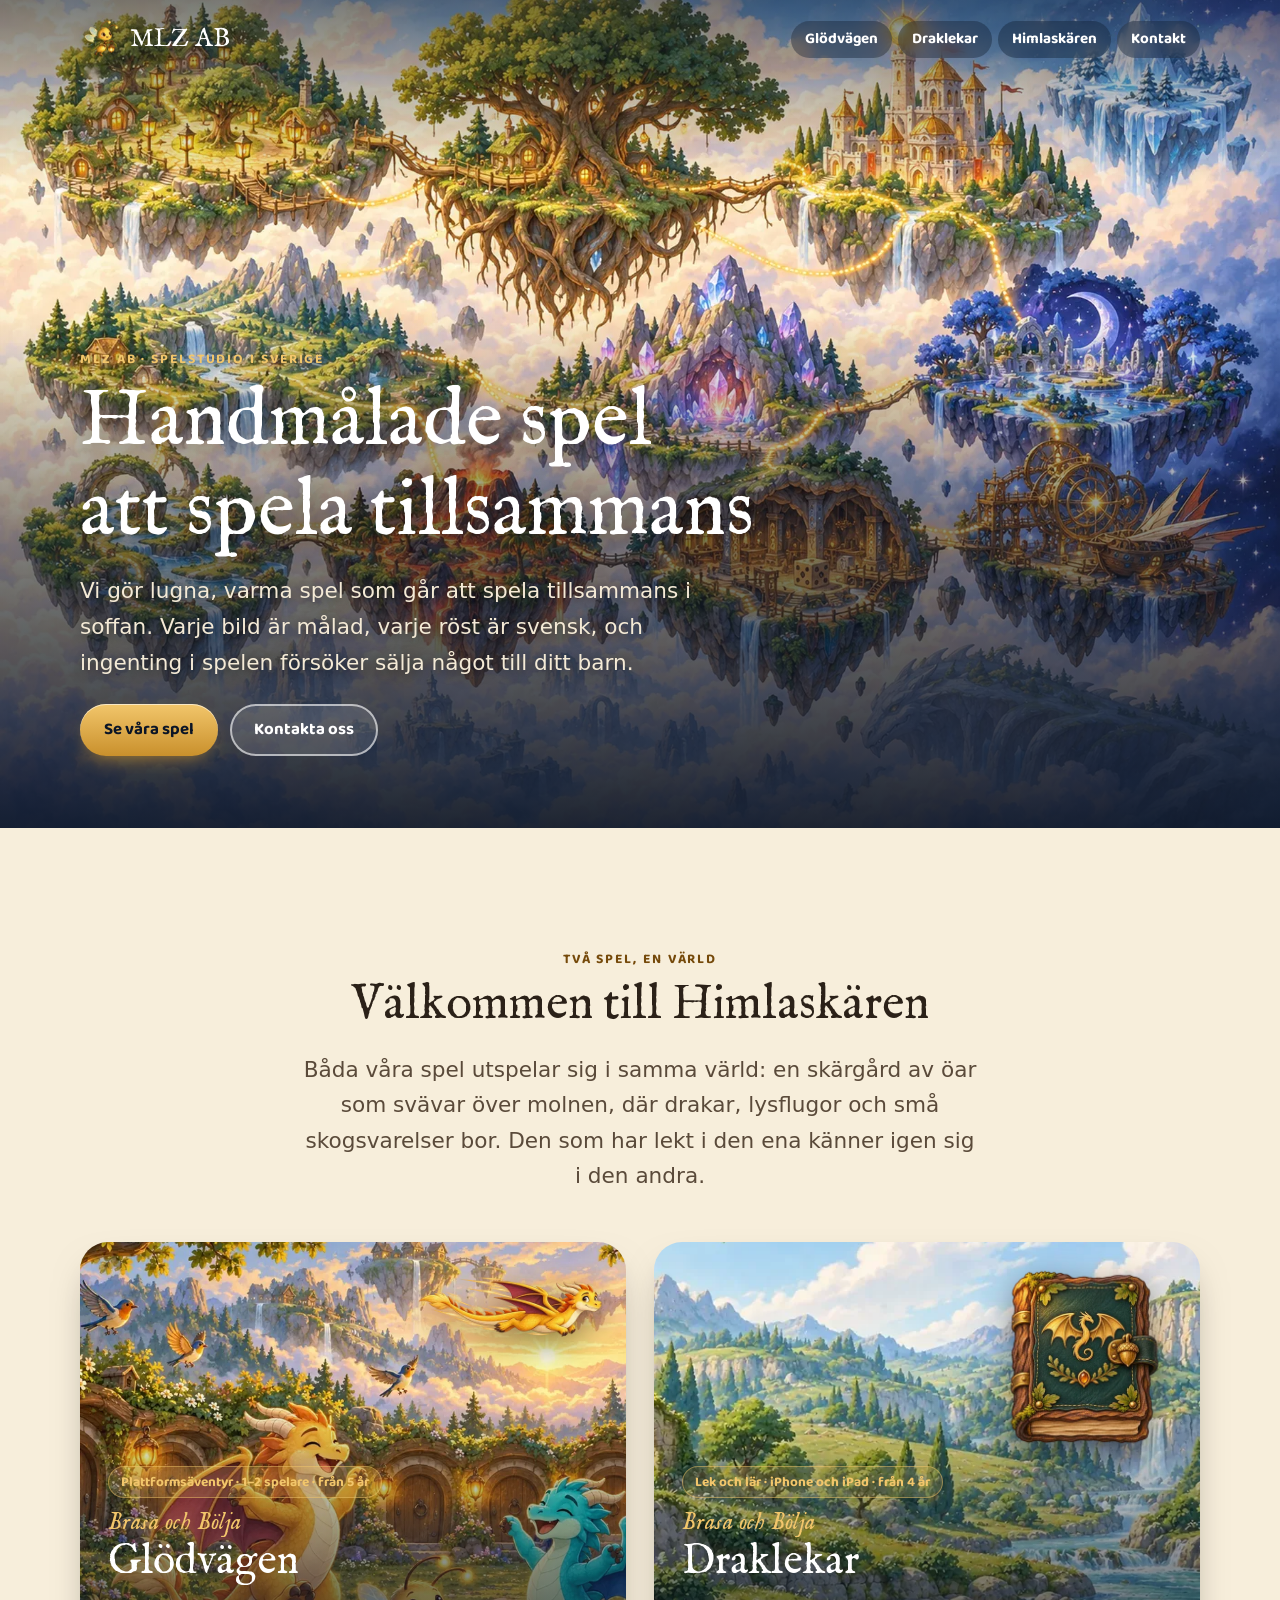
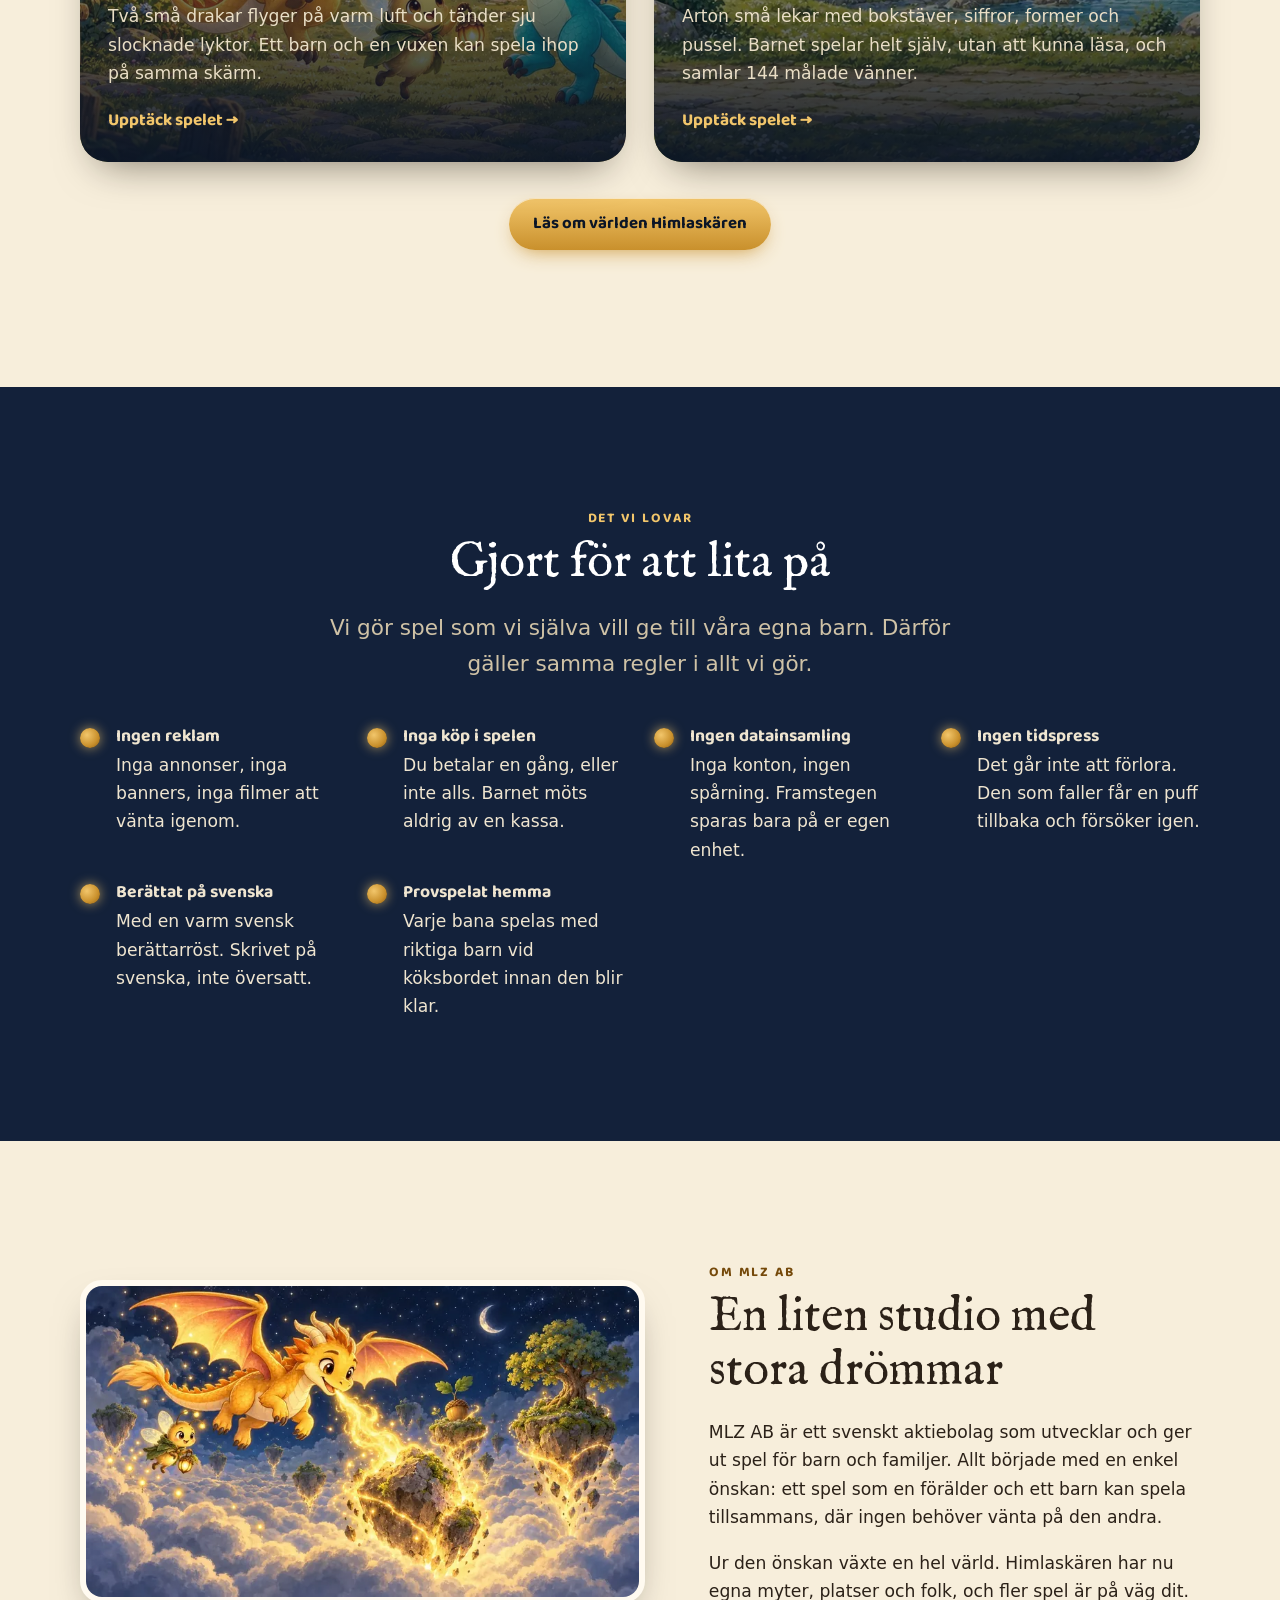
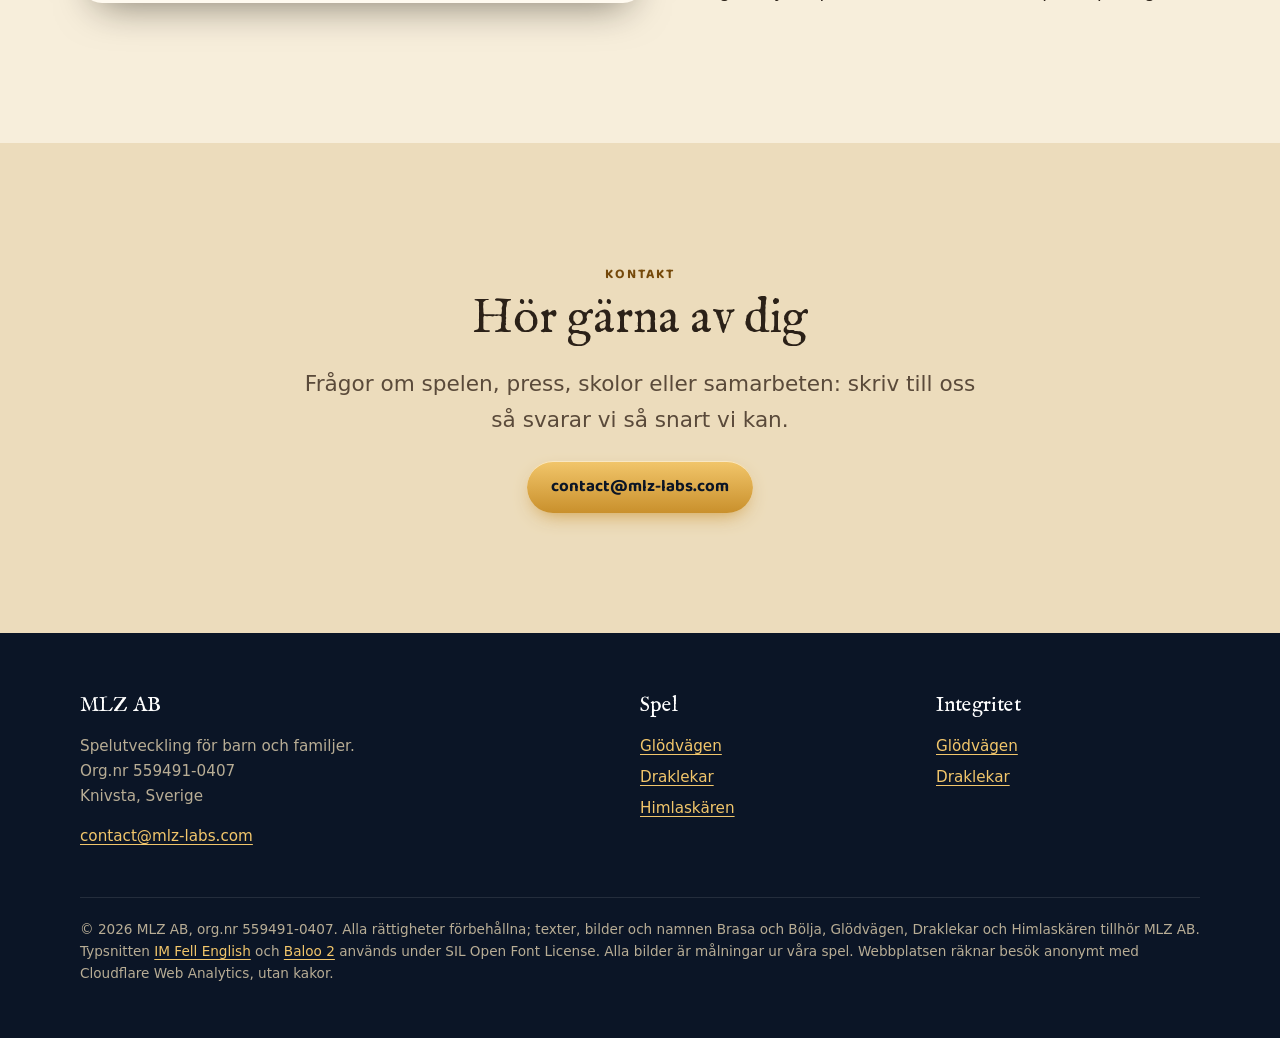
==== commit 090224bd: "Byt spelnamn till Brasa och Bölja: Glödvägen och Brasa och Bölja: Draklekar Serienamnet står som en " ====
--- a/index.html
+++ b/index.html
@@ -4,7 +4,7 @@
   <meta charset="utf-8">
   <meta name="viewport" content="width=device-width, initial-scale=1">
   <title>MLZ AB – handmålade spel för barn och familjer</title>
-  <meta name="description" content="MLZ AB är en liten svensk spelstudio som gör mysiga, handmålade spel som barn och vuxna spelar tillsammans: Dragonäventyret och Draklekar.">
+  <meta name="description" content="MLZ AB är en liten svensk spelstudio som gör mysiga, handmålade spel som barn och vuxna spelar tillsammans: Brasa och Bölja: Glödvägen och Brasa och Bölja: Draklekar.">
   <meta property="og:title" content="MLZ AB – målade spel för barn och familjer">
   <meta property="og:description" content="Mysiga, handmålade spel som barn och vuxna spelar tillsammans.">
   <meta property="og:type" content="website">
@@ -32,7 +32,7 @@
   <div class="inre">
     <a class="marke" href="./" aria-label="MLZ AB, till startsidan"><img decoding="async" src="bilder/mlz/luma-liten.webp" alt="" width="96" height="96"> <span>MLZ&nbsp;AB</span></a>
     <nav class="meny" aria-label="Huvudmeny">
-      <a href="dragonaventyret/">Dragonäventyret</a>
+      <a href="dragonaventyret/">Glödvägen</a>
       <a href="draklekar/">Draklekar</a>
       <a href="himlaskaren/">Himlaskären</a>
       <a href="#kontakt">Kontakt</a>
@@ -71,7 +71,7 @@
           <img decoding="async" class="figur" src="bilder/dragon/gul-svep.webp" alt="" loading="lazy" width="420" height="214">
           <div class="text">
             <span class="etikett">Plattformsäventyr · 1–2 spelare · från 5 år</span>
-            <h3 style="margin-top:12px">Dragonäventyret</h3>
+            <h3 style="margin-top:12px"><span class="serie">Brasa och Bölja</span>Glödvägen</h3>
             <p>Två små drakar flyger på varm luft och tänder sju slocknade lyktor. Ett barn och en vuxen kan spela ihop på samma skärm.</p>
             <span class="las">Upptäck spelet →</span>
           </div>
@@ -81,7 +81,7 @@
           <img decoding="async" class="figur" src="bilder/draklekar/album.webp" alt="" loading="lazy" width="380" height="380">
           <div class="text">
             <span class="etikett">Lek och lär · iPhone och iPad · från 4 år</span>
-            <h3 style="margin-top:12px">Draklekar</h3>
+            <h3 style="margin-top:12px"><span class="serie">Brasa och Bölja</span>Draklekar</h3>
             <p>Arton små lekar med bokstäver, siffror, former och pussel. Barnet spelar helt själv, utan att kunna läsa, och samlar 144 målade vänner.</p>
             <span class="las">Upptäck spelet →</span>
           </div>
@@ -143,7 +143,7 @@
     <div>
       <p class="fot-rubrik">Spel</p>
       <ul>
-        <li><a href="dragonaventyret/">Dragonäventyret</a></li>
+        <li><a href="dragonaventyret/">Glödvägen</a></li>
         <li><a href="draklekar/">Draklekar</a></li>
         <li><a href="himlaskaren/">Himlaskären</a></li>
       </ul>
@@ -151,11 +151,11 @@
     <div>
       <p class="fot-rubrik">Integritet</p>
       <ul>
-        <li><a href="dragonaventyret/integritet.html">Dragonäventyret</a></li>
+        <li><a href="dragonaventyret/integritet.html">Glödvägen</a></li>
         <li><a href="draklekar/integritet.html">Draklekar</a></li>
       </ul>
     </div>
-    <p class="liten">© 2026 MLZ AB, org.nr 559491-0407. Alla rättigheter förbehållna; texter, bilder och namnen Dragonäventyret, Draklekar och Himlaskären tillhör MLZ AB. Typsnitten <a href="/typsnitt/OFL-IMFellEnglish.txt">IM Fell English</a> och <a href="/typsnitt/OFL.txt">Baloo 2</a> används under SIL Open Font License. Alla bilder är målningar ur våra spel. Webbplatsen räknar besök anonymt med Cloudflare Web Analytics, utan kakor.</p>
+    <p class="liten">© 2026 MLZ AB, org.nr 559491-0407. Alla rättigheter förbehållna; texter, bilder och namnen Brasa och Bölja, Glödvägen, Draklekar och Himlaskären tillhör MLZ AB. Typsnitten <a href="/typsnitt/OFL-IMFellEnglish.txt">IM Fell English</a> och <a href="/typsnitt/OFL.txt">Baloo 2</a> används under SIL Open Font License. Alla bilder är målningar ur våra spel. Webbplatsen räknar besök anonymt med Cloudflare Web Analytics, utan kakor.</p>
   </div>
 </footer>
 
--- a/stil.css
+++ b/stil.css
@@ -147,7 +147,7 @@
 .del.natt h2, .del.natt h3 { color: #fff; }
 .del.natt .ingress { color: #cfc2a6; }
 .del.natt .overrubrik { color: var(--guld-ljus); }
-.del.natt a { color: var(--guld-ljus); }
+.del.natt a:not(.knapp) { color: var(--guld-ljus); }
 .del.morkpergament { background: var(--pergament-mork); }
 .stjarnhimmel {
   background:
@@ -330,3 +330,7 @@
 @media (max-width: 520px) { .meny { gap: 4px; flex-wrap: nowrap; } .meny a { padding: 5px 8px; font-size: 0.78rem; } .meny a[href$="#kontakt"] { display: none; } .topp .inre { gap: 8px; } }
 .marke { flex-shrink: 0; }
 @media (max-width: 359px) { .meny a { padding: 4px 6px; font-size: 0.7rem; } }
+
+/* Serienamnet ovanför speltiteln */
+.serie { display: block; font-size: 0.42em; font-style: italic; letter-spacing: 0.02em; margin-bottom: 0.15em; color: var(--guld-ljus); }
+h3 .serie { font-size: 0.55em; }
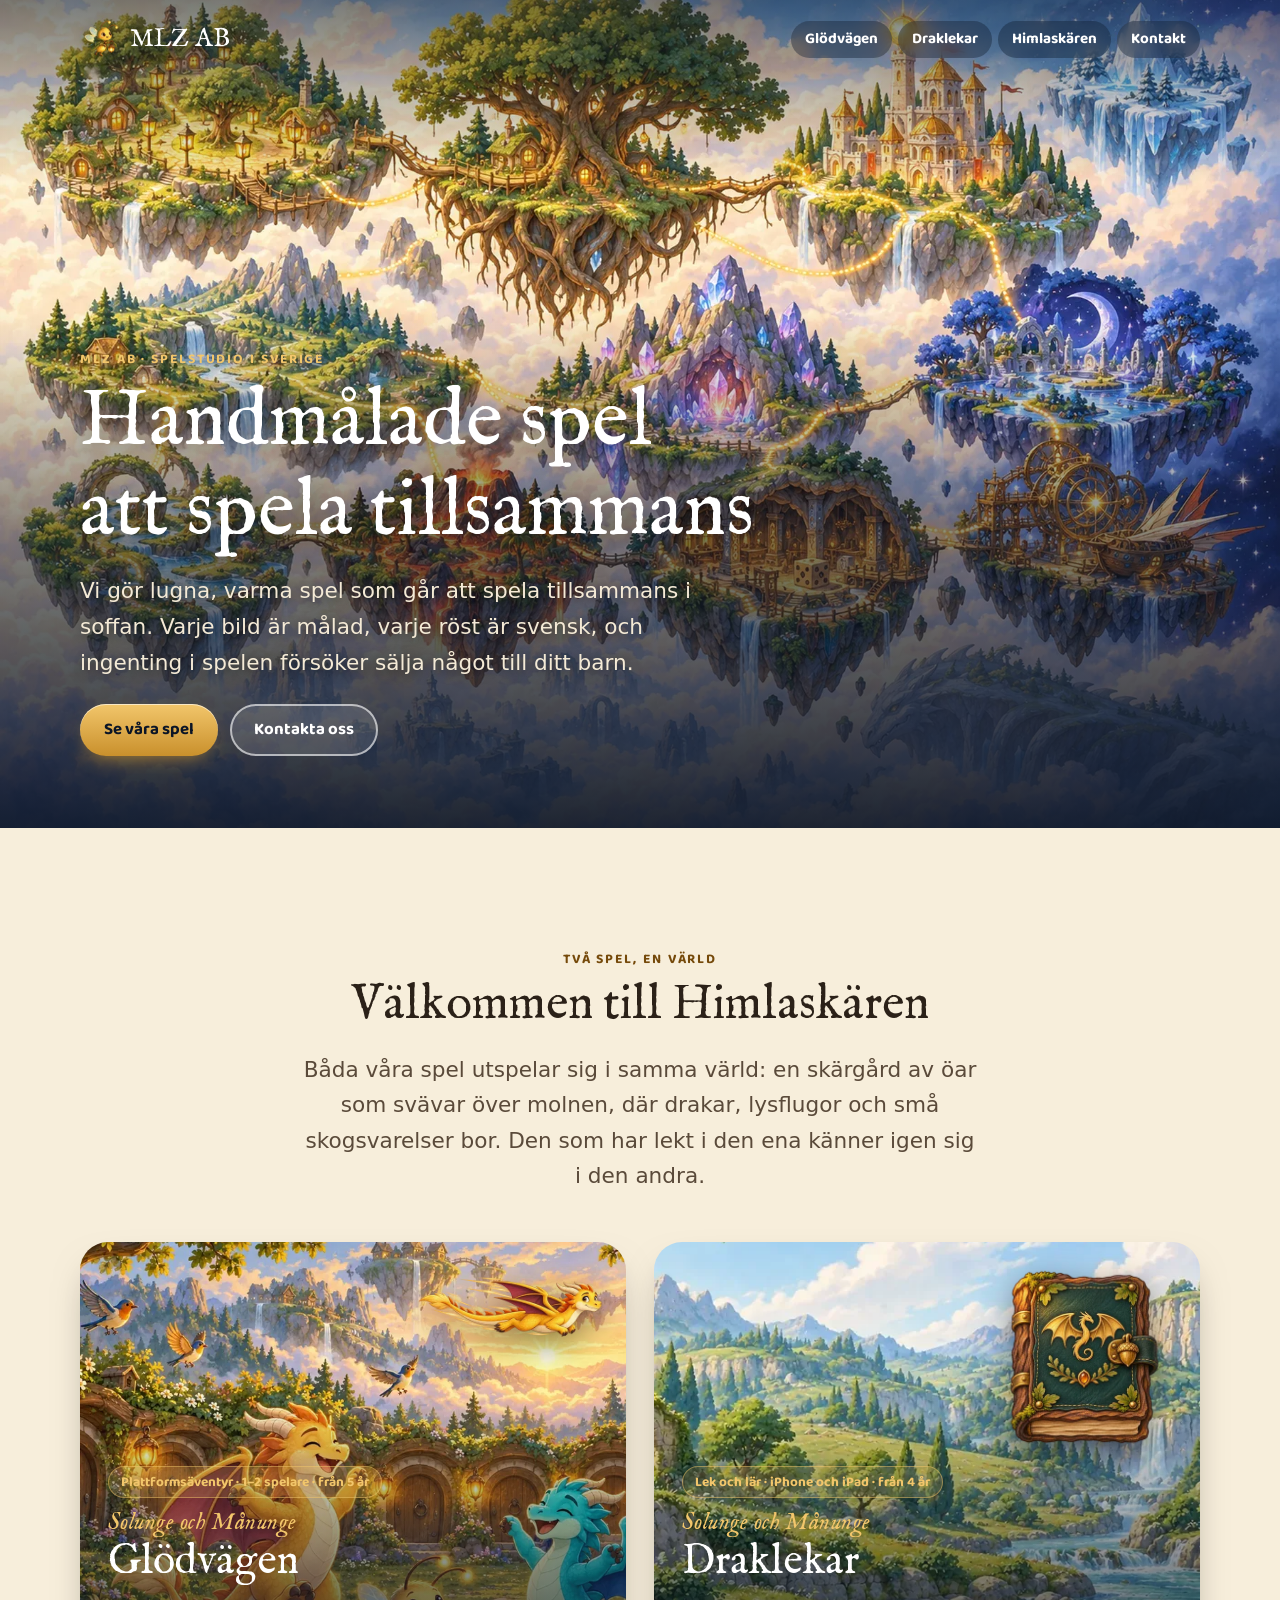
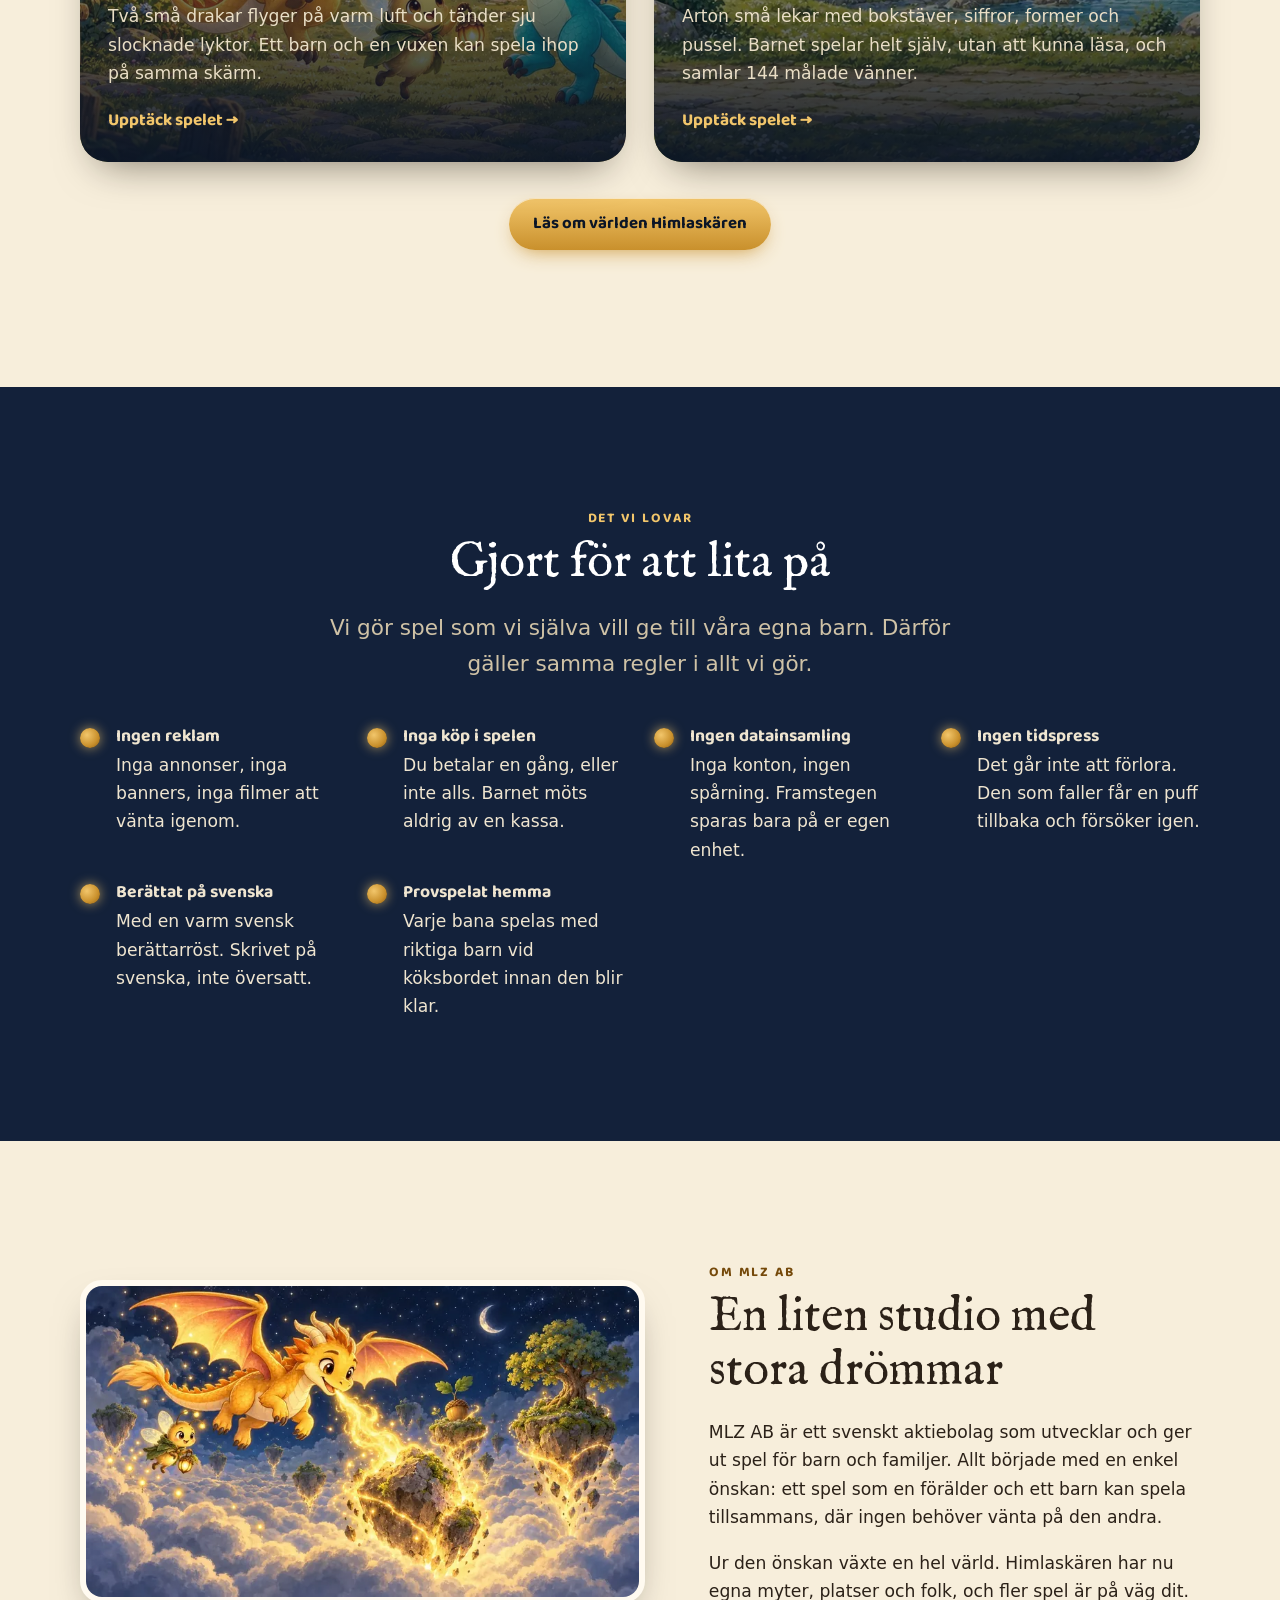
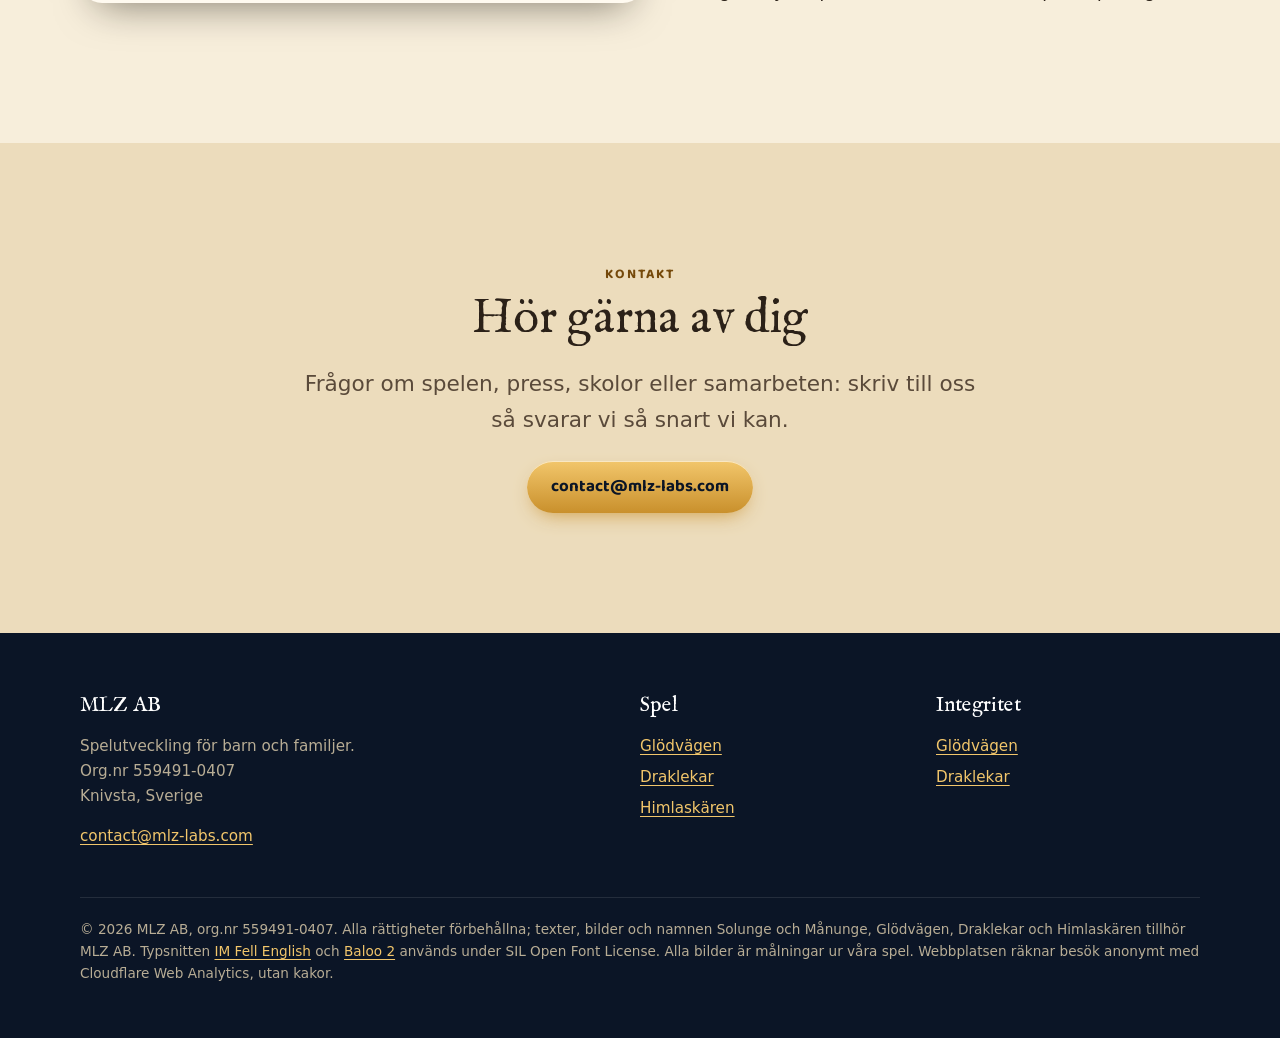
==== commit 68da8083: "Drakarna heter Solunge och Månunge Serietitlarna blir Solunge och Månunge: Glödvägen och Solunge och" ====
--- a/index.html
+++ b/index.html
@@ -4,7 +4,7 @@
   <meta charset="utf-8">
   <meta name="viewport" content="width=device-width, initial-scale=1">
   <title>MLZ AB – handmålade spel för barn och familjer</title>
-  <meta name="description" content="MLZ AB är en liten svensk spelstudio som gör mysiga, handmålade spel som barn och vuxna spelar tillsammans: Brasa och Bölja: Glödvägen och Brasa och Bölja: Draklekar.">
+  <meta name="description" content="MLZ AB är en liten svensk spelstudio som gör mysiga, handmålade spel som barn och vuxna spelar tillsammans: Solunge och Månunge: Glödvägen och Solunge och Månunge: Draklekar.">
   <meta property="og:title" content="MLZ AB – målade spel för barn och familjer">
   <meta property="og:description" content="Mysiga, handmålade spel som barn och vuxna spelar tillsammans.">
   <meta property="og:type" content="website">
@@ -71,7 +71,7 @@
           <img decoding="async" class="figur" src="bilder/dragon/gul-svep.webp" alt="" loading="lazy" width="420" height="214">
           <div class="text">
             <span class="etikett">Plattformsäventyr · 1–2 spelare · från 5 år</span>
-            <h3 style="margin-top:12px"><span class="serie">Brasa och Bölja</span>Glödvägen</h3>
+            <h3 style="margin-top:12px"><span class="serie">Solunge och Månunge</span>Glödvägen</h3>
             <p>Två små drakar flyger på varm luft och tänder sju slocknade lyktor. Ett barn och en vuxen kan spela ihop på samma skärm.</p>
             <span class="las">Upptäck spelet →</span>
           </div>
@@ -81,7 +81,7 @@
           <img decoding="async" class="figur" src="bilder/draklekar/album.webp" alt="" loading="lazy" width="380" height="380">
           <div class="text">
             <span class="etikett">Lek och lär · iPhone och iPad · från 4 år</span>
-            <h3 style="margin-top:12px"><span class="serie">Brasa och Bölja</span>Draklekar</h3>
+            <h3 style="margin-top:12px"><span class="serie">Solunge och Månunge</span>Draklekar</h3>
             <p>Arton små lekar med bokstäver, siffror, former och pussel. Barnet spelar helt själv, utan att kunna läsa, och samlar 144 målade vänner.</p>
             <span class="las">Upptäck spelet →</span>
           </div>
@@ -155,7 +155,7 @@
         <li><a href="draklekar/integritet.html">Draklekar</a></li>
       </ul>
     </div>
-    <p class="liten">© 2026 MLZ AB, org.nr 559491-0407. Alla rättigheter förbehållna; texter, bilder och namnen Brasa och Bölja, Glödvägen, Draklekar och Himlaskären tillhör MLZ AB. Typsnitten <a href="/typsnitt/OFL-IMFellEnglish.txt">IM Fell English</a> och <a href="/typsnitt/OFL.txt">Baloo 2</a> används under SIL Open Font License. Alla bilder är målningar ur våra spel. Webbplatsen räknar besök anonymt med Cloudflare Web Analytics, utan kakor.</p>
+    <p class="liten">© 2026 MLZ AB, org.nr 559491-0407. Alla rättigheter förbehållna; texter, bilder och namnen Solunge och Månunge, Glödvägen, Draklekar och Himlaskären tillhör MLZ AB. Typsnitten <a href="/typsnitt/OFL-IMFellEnglish.txt">IM Fell English</a> och <a href="/typsnitt/OFL.txt">Baloo 2</a> används under SIL Open Font License. Alla bilder är målningar ur våra spel. Webbplatsen räknar besök anonymt med Cloudflare Web Analytics, utan kakor.</p>
   </div>
 </footer>
 
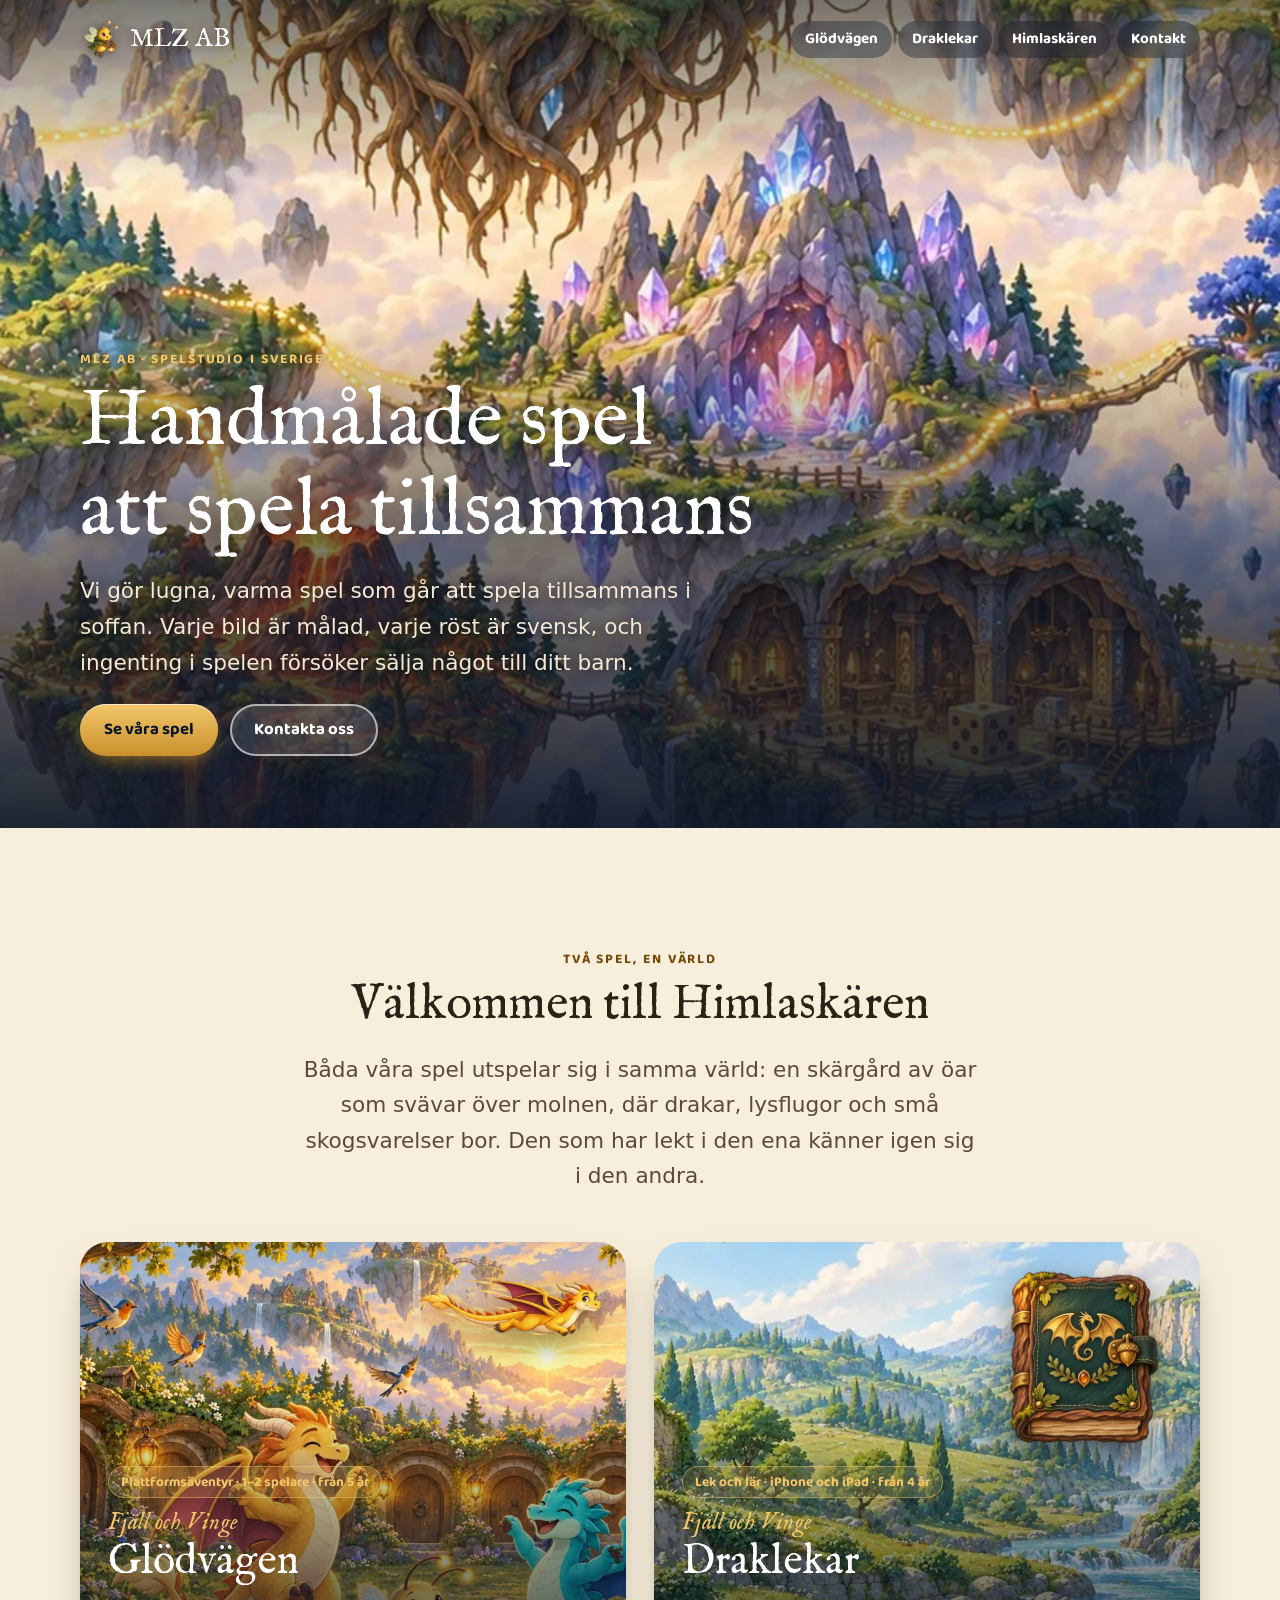
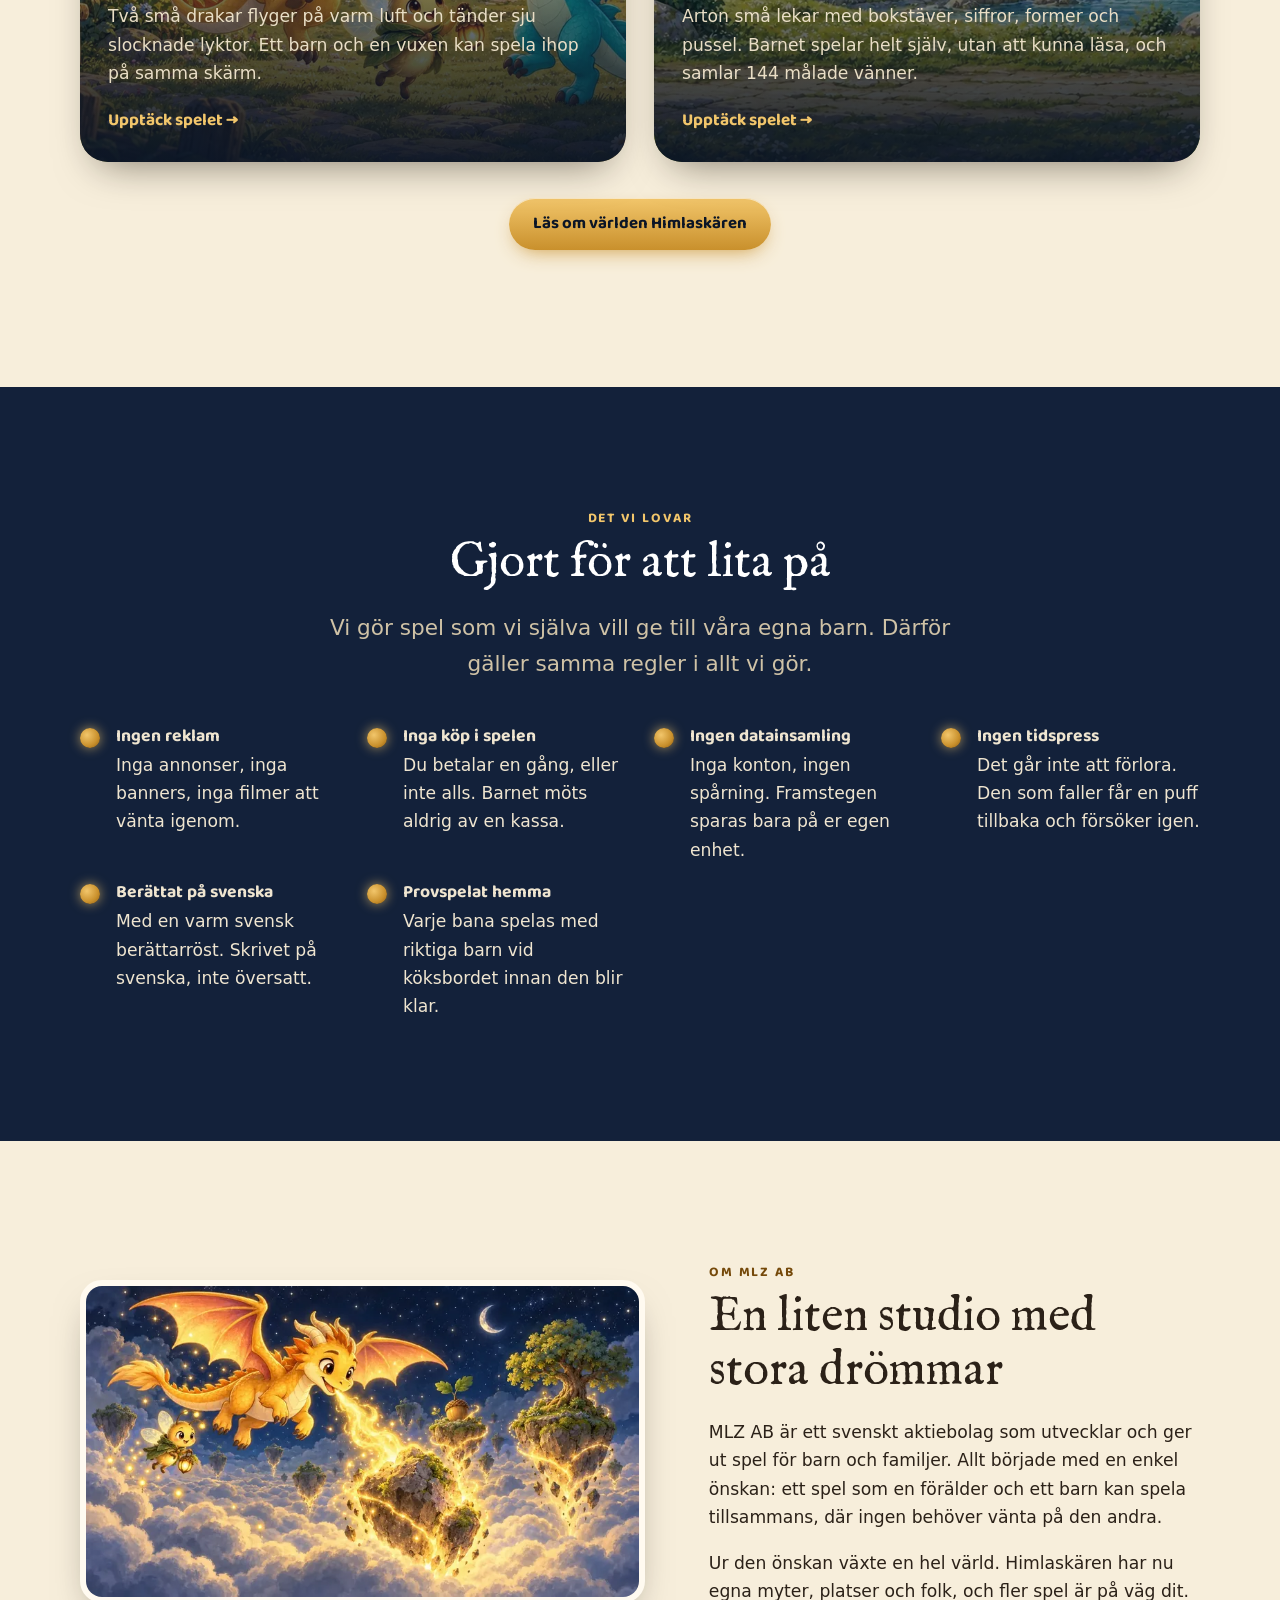
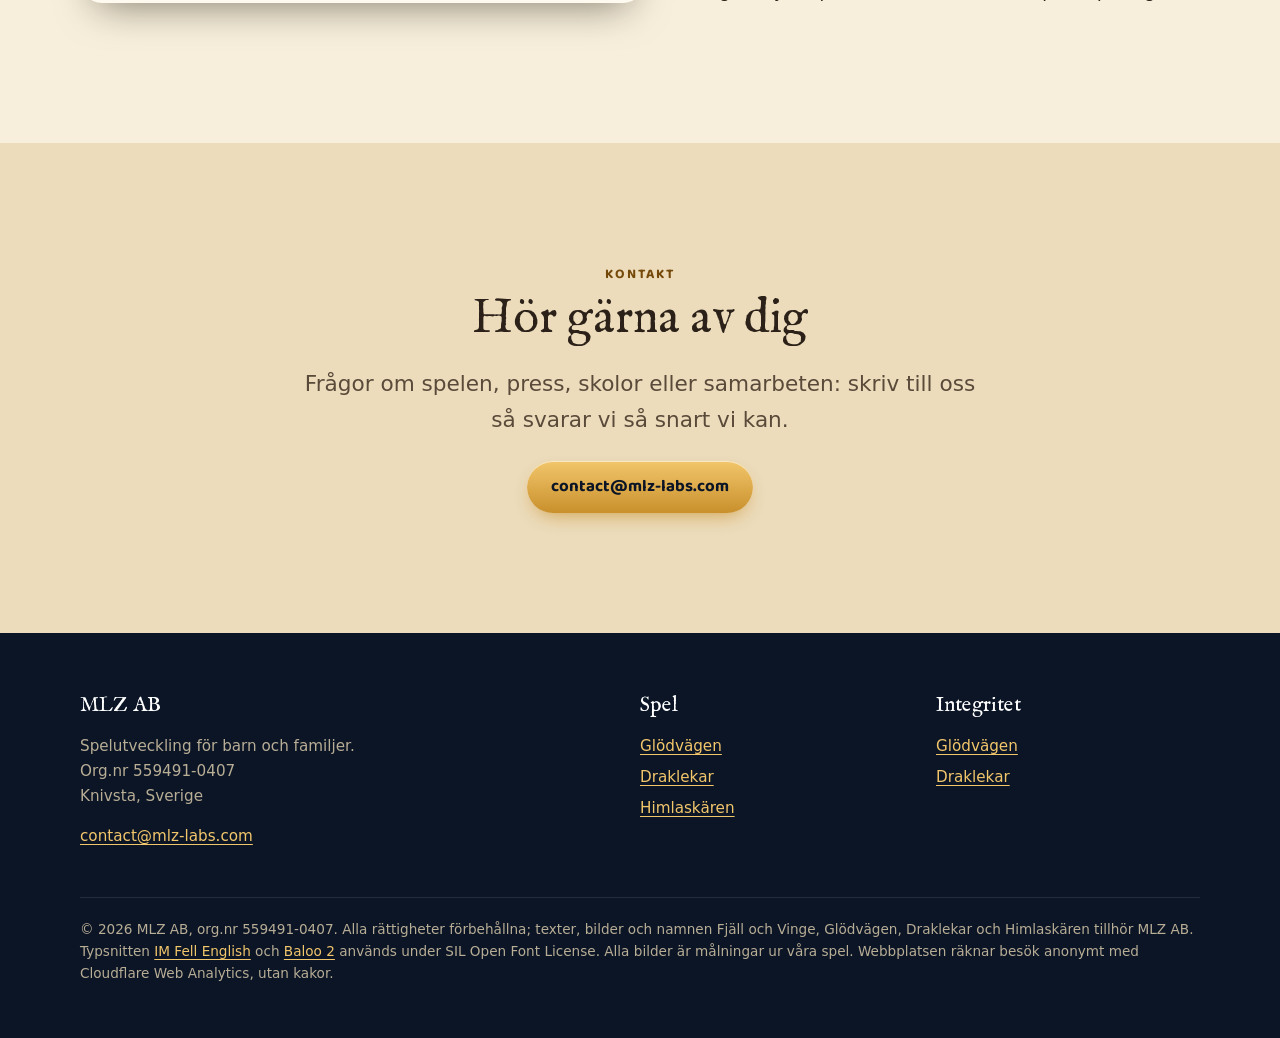
==== commit 62513280: "Drakarna heter Fjäll och Vinge Serietitlarna blir Fjäll och Vinge: Glödvägen och Fjäll och Vinge: Dr" ====
--- a/index.html
+++ b/index.html
@@ -4,7 +4,7 @@
   <meta charset="utf-8">
   <meta name="viewport" content="width=device-width, initial-scale=1">
   <title>MLZ AB – handmålade spel för barn och familjer</title>
-  <meta name="description" content="MLZ AB är en liten svensk spelstudio som gör mysiga, handmålade spel som barn och vuxna spelar tillsammans: Solunge och Månunge: Glödvägen och Solunge och Månunge: Draklekar.">
+  <meta name="description" content="MLZ AB är en liten svensk spelstudio som gör mysiga, handmålade spel som barn och vuxna spelar tillsammans: Fjäll och Vinge: Glödvägen och Fjäll och Vinge: Draklekar.">
   <meta property="og:title" content="MLZ AB – målade spel för barn och familjer">
   <meta property="og:description" content="Mysiga, handmålade spel som barn och vuxna spelar tillsammans.">
   <meta property="og:type" content="website">
@@ -71,7 +71,7 @@
           <img decoding="async" class="figur" src="bilder/dragon/gul-svep.webp" alt="" loading="lazy" width="420" height="214">
           <div class="text">
             <span class="etikett">Plattformsäventyr · 1–2 spelare · från 5 år</span>
-            <h3 style="margin-top:12px"><span class="serie">Solunge och Månunge</span>Glödvägen</h3>
+            <h3 style="margin-top:12px"><span class="serie">Fjäll och Vinge</span>Glödvägen</h3>
             <p>Två små drakar flyger på varm luft och tänder sju slocknade lyktor. Ett barn och en vuxen kan spela ihop på samma skärm.</p>
             <span class="las">Upptäck spelet →</span>
           </div>
@@ -81,7 +81,7 @@
           <img decoding="async" class="figur" src="bilder/draklekar/album.webp" alt="" loading="lazy" width="380" height="380">
           <div class="text">
             <span class="etikett">Lek och lär · iPhone och iPad · från 4 år</span>
-            <h3 style="margin-top:12px"><span class="serie">Solunge och Månunge</span>Draklekar</h3>
+            <h3 style="margin-top:12px"><span class="serie">Fjäll och Vinge</span>Draklekar</h3>
             <p>Arton små lekar med bokstäver, siffror, former och pussel. Barnet spelar helt själv, utan att kunna läsa, och samlar 144 målade vänner.</p>
             <span class="las">Upptäck spelet →</span>
           </div>
@@ -155,7 +155,7 @@
         <li><a href="draklekar/integritet.html">Draklekar</a></li>
       </ul>
     </div>
-    <p class="liten">© 2026 MLZ AB, org.nr 559491-0407. Alla rättigheter förbehållna; texter, bilder och namnen Solunge och Månunge, Glödvägen, Draklekar och Himlaskären tillhör MLZ AB. Typsnitten <a href="/typsnitt/OFL-IMFellEnglish.txt">IM Fell English</a> och <a href="/typsnitt/OFL.txt">Baloo 2</a> används under SIL Open Font License. Alla bilder är målningar ur våra spel. Webbplatsen räknar besök anonymt med Cloudflare Web Analytics, utan kakor.</p>
+    <p class="liten">© 2026 MLZ AB, org.nr 559491-0407. Alla rättigheter förbehållna; texter, bilder och namnen Fjäll och Vinge, Glödvägen, Draklekar och Himlaskären tillhör MLZ AB. Typsnitten <a href="/typsnitt/OFL-IMFellEnglish.txt">IM Fell English</a> och <a href="/typsnitt/OFL.txt">Baloo 2</a> används under SIL Open Font License. Alla bilder är målningar ur våra spel. Webbplatsen räknar besök anonymt med Cloudflare Web Analytics, utan kakor.</p>
   </div>
 </footer>
 
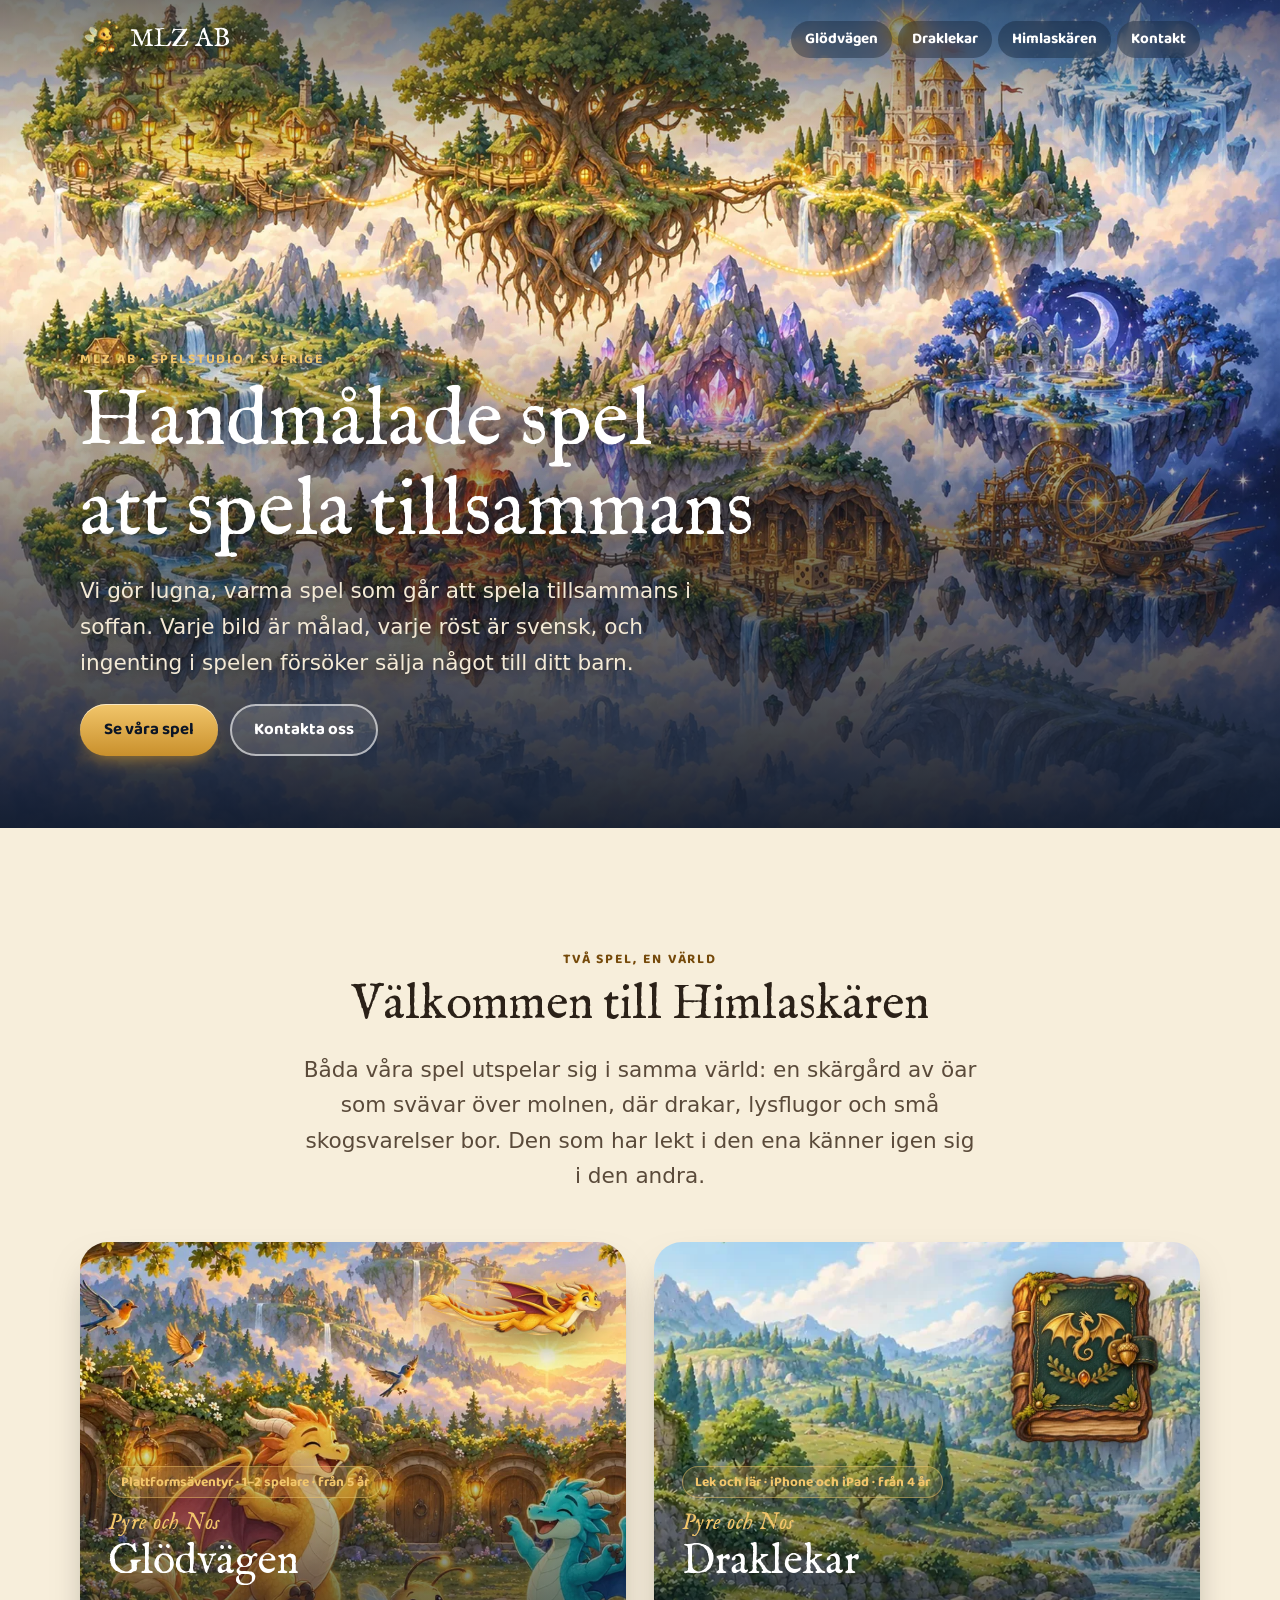
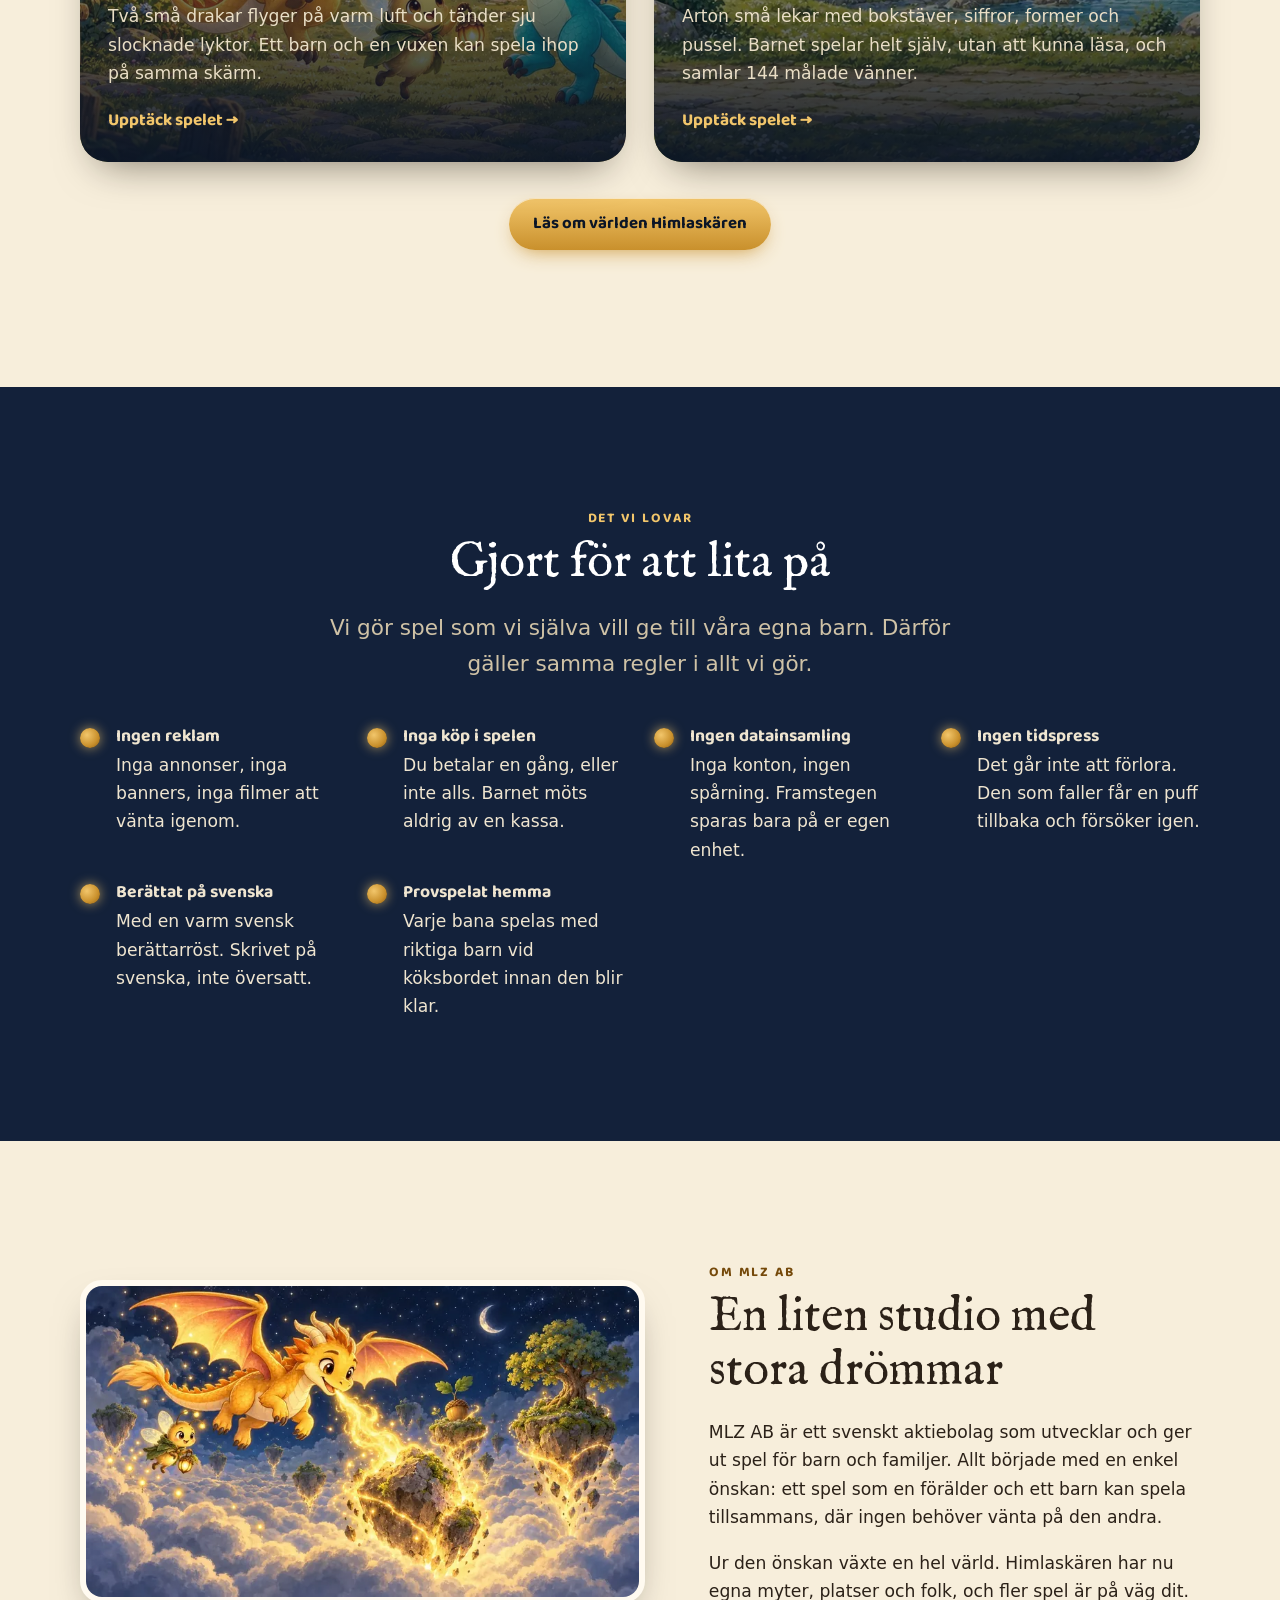
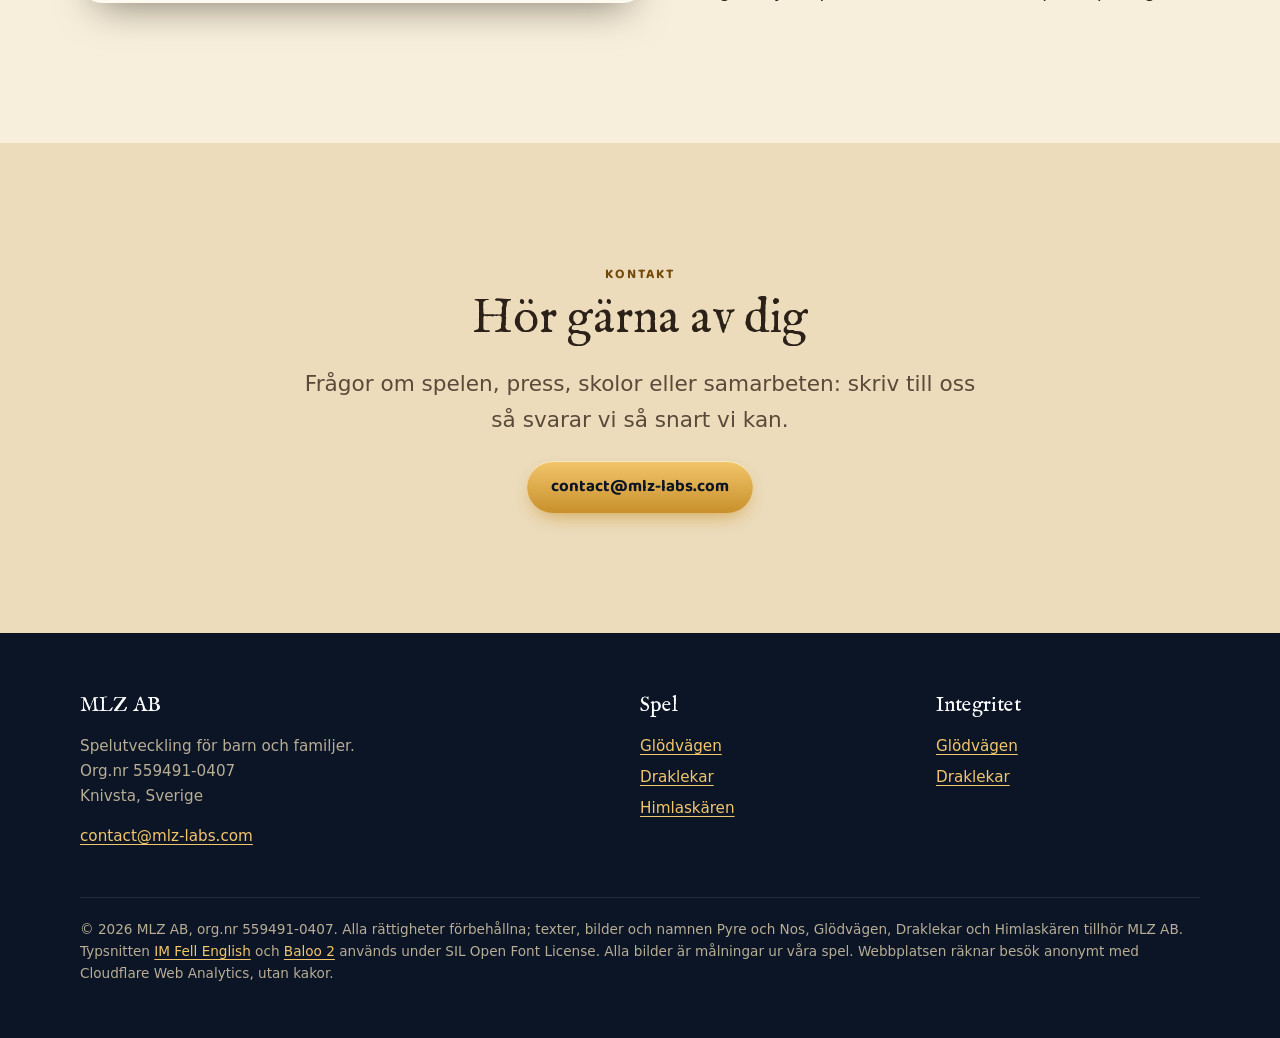
==== commit 4e2b88f6: "Drakarna heter Pyre och Nos Serietitlarna blir Pyre och Nos: Glödvägen och Pyre och Nos: Draklekar. " ====
--- a/index.html
+++ b/index.html
@@ -4,7 +4,7 @@
   <meta charset="utf-8">
   <meta name="viewport" content="width=device-width, initial-scale=1">
   <title>MLZ AB – handmålade spel för barn och familjer</title>
-  <meta name="description" content="MLZ AB är en liten svensk spelstudio som gör mysiga, handmålade spel som barn och vuxna spelar tillsammans: Fjäll och Vinge: Glödvägen och Fjäll och Vinge: Draklekar.">
+  <meta name="description" content="MLZ AB är en liten svensk spelstudio som gör mysiga, handmålade spel som barn och vuxna spelar tillsammans: Pyre och Nos: Glödvägen och Pyre och Nos: Draklekar.">
   <meta property="og:title" content="MLZ AB – målade spel för barn och familjer">
   <meta property="og:description" content="Mysiga, handmålade spel som barn och vuxna spelar tillsammans.">
   <meta property="og:type" content="website">
@@ -71,7 +71,7 @@
           <img decoding="async" class="figur" src="bilder/dragon/gul-svep.webp" alt="" loading="lazy" width="420" height="214">
           <div class="text">
             <span class="etikett">Plattformsäventyr · 1–2 spelare · från 5 år</span>
-            <h3 style="margin-top:12px"><span class="serie">Fjäll och Vinge</span>Glödvägen</h3>
+            <h3 style="margin-top:12px"><span class="serie">Pyre och Nos</span>Glödvägen</h3>
             <p>Två små drakar flyger på varm luft och tänder sju slocknade lyktor. Ett barn och en vuxen kan spela ihop på samma skärm.</p>
             <span class="las">Upptäck spelet →</span>
           </div>
@@ -81,7 +81,7 @@
           <img decoding="async" class="figur" src="bilder/draklekar/album.webp" alt="" loading="lazy" width="380" height="380">
           <div class="text">
             <span class="etikett">Lek och lär · iPhone och iPad · från 4 år</span>
-            <h3 style="margin-top:12px"><span class="serie">Fjäll och Vinge</span>Draklekar</h3>
+            <h3 style="margin-top:12px"><span class="serie">Pyre och Nos</span>Draklekar</h3>
             <p>Arton små lekar med bokstäver, siffror, former och pussel. Barnet spelar helt själv, utan att kunna läsa, och samlar 144 målade vänner.</p>
             <span class="las">Upptäck spelet →</span>
           </div>
@@ -155,7 +155,7 @@
         <li><a href="draklekar/integritet.html">Draklekar</a></li>
       </ul>
     </div>
-    <p class="liten">© 2026 MLZ AB, org.nr 559491-0407. Alla rättigheter förbehållna; texter, bilder och namnen Fjäll och Vinge, Glödvägen, Draklekar och Himlaskären tillhör MLZ AB. Typsnitten <a href="/typsnitt/OFL-IMFellEnglish.txt">IM Fell English</a> och <a href="/typsnitt/OFL.txt">Baloo 2</a> används under SIL Open Font License. Alla bilder är målningar ur våra spel. Webbplatsen räknar besök anonymt med Cloudflare Web Analytics, utan kakor.</p>
+    <p class="liten">© 2026 MLZ AB, org.nr 559491-0407. Alla rättigheter förbehållna; texter, bilder och namnen Pyre och Nos, Glödvägen, Draklekar och Himlaskären tillhör MLZ AB. Typsnitten <a href="/typsnitt/OFL-IMFellEnglish.txt">IM Fell English</a> och <a href="/typsnitt/OFL.txt">Baloo 2</a> används under SIL Open Font License. Alla bilder är målningar ur våra spel. Webbplatsen räknar besök anonymt med Cloudflare Web Analytics, utan kakor.</p>
   </div>
 </footer>
 
